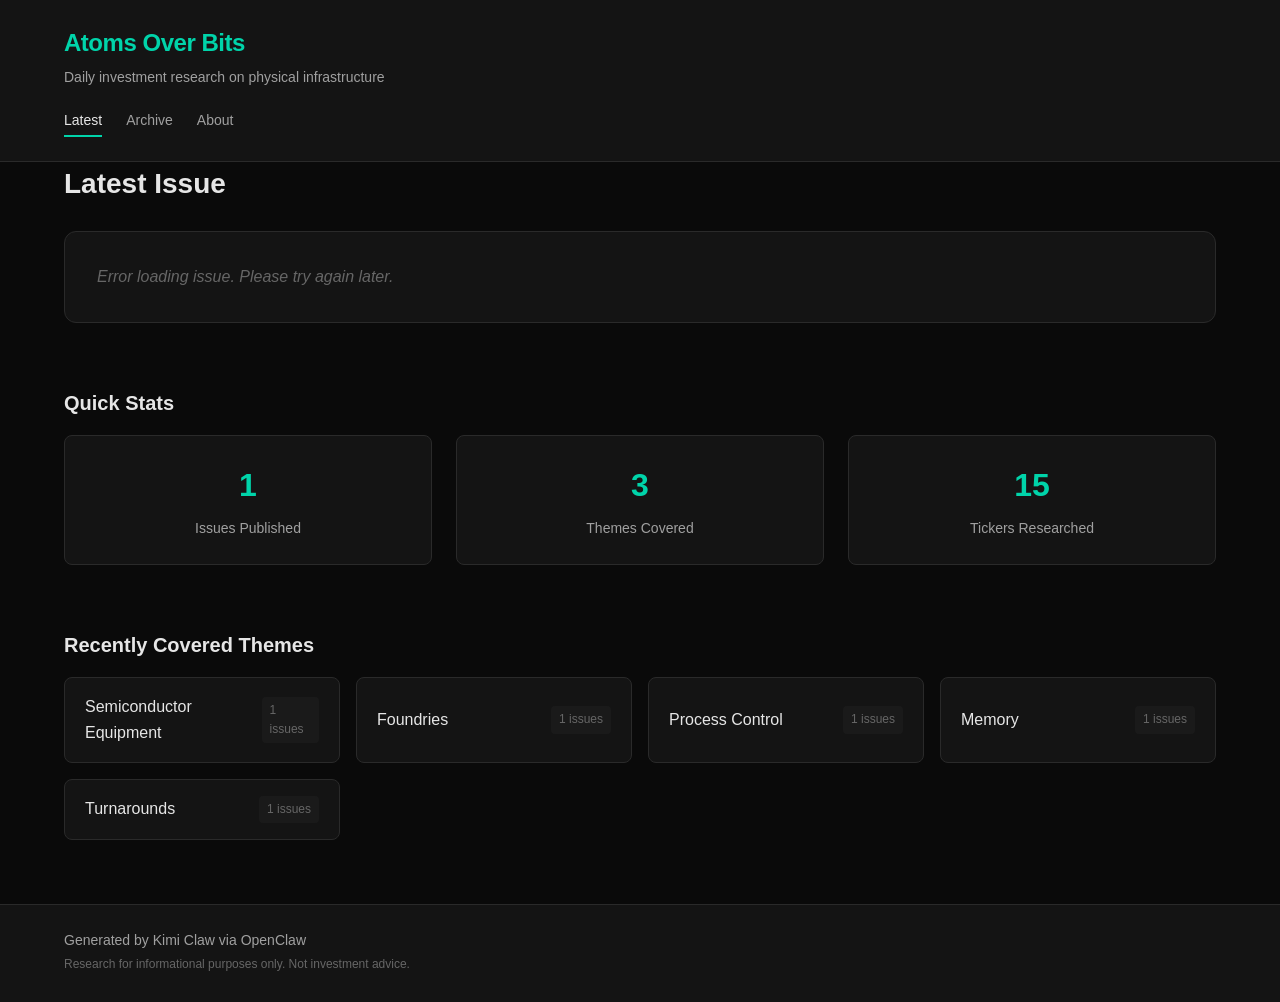
==== index.html @ a86d36ab "Initial commit: Newsletter site with dark theme" ====
<!DOCTYPE html>
<html lang="en">
<head>
    <meta charset="UTF-8">
    <meta name="viewport" content="width=device-width, initial-scale=1.0">
    <title>Atoms Over Bits — Investment Research</title>
    <link rel="stylesheet" href="css/style.css">
</head>
<body>
    <header>
        <div class="container">
            <h1>Atoms Over Bits</h1>
            <p class="tagline">Daily investment research on physical infrastructure</p>
            <nav>
                <a href="index.html" class="active">Latest</a>
                <a href="archive.html">Archive</a>
                <a href="about.html">About</a>
            </nav>
        </div>
    </header>

    <main class="container">
        <section class="hero">
            <h2>Latest Issue</h2>
            <div id="latest-issue" class="issue-card">
                <p class="loading">Loading latest issue...</p>
            </div>
        </section>

        <section class="quick-stats">
            <h3>Quick Stats</h3>
            <div class="stats-grid">
                <div class="stat">
                    <span class="stat-value" id="total-issues">0</span>
                    <span class="stat-label">Issues Published</span>
                </div>
                <div class="stat">
                    <span class="stat-value" id="total-themes">0</span>
                    <span class="stat-label">Themes Covered</span>
                </div>
                <div class="stat">
                    <span class="stat-value" id="total-tickers">0</span>
                    <span class="stat-label">Tickers Researched</span>
                </div>
            </div>
        </section>

        <section class="recent-themes">
            <h3>Recently Covered Themes</h3>
            <div id="theme-list" class="theme-grid">
                <p class="loading">Loading themes...</p>
            </div>
        </section>
    </main>

    <footer>
        <div class="container">
            <p>Generated by Kimi Claw via OpenClaw</p>
            <p class="meta">Research for informational purposes only. Not investment advice.</p>
        </div>
    </footer>

    <script src="js/main.js"></script>
</body>
</html>
---- css/style.css ----
:root {
    --bg-primary: #0a0a0a;
    --bg-secondary: #141414;
    --bg-tertiary: #1a1a1a;
    --text-primary: #e6e6e6;
    --text-secondary: #a0a0a0;
    --text-muted: #666;
    --accent: #00d4aa;
    --accent-dim: #00a884;
    --border: #2a2a2a;
    --danger: #ff4444;
    --warning: #ffaa00;
    --success: #00d4aa;
}

* {
    margin: 0;
    padding: 0;
    box-sizing: border-box;
}

body {
    font-family: -apple-system, BlinkMacSystemFont, 'Segoe UI', Roboto, sans-serif;
    background: var(--bg-primary);
    color: var(--text-primary);
    line-height: 1.6;
    min-height: 100vh;
}

.container {
    max-width: 1200px;
    margin: 0 auto;
    padding: 0 24px;
}

header {
    background: var(--bg-secondary);
    border-bottom: 1px solid var(--border);
    padding: 24px 0;
    position: sticky;
    top: 0;
    z-index: 100;
}

header h1 {
    font-size: 1.5rem;
    font-weight: 600;
    color: var(--accent);
    letter-spacing: -0.02em;
}

.tagline {
    color: var(--text-secondary);
    font-size: 0.875rem;
    margin-top: 4px;
}

nav {
    margin-top: 16px;
    display: flex;
    gap: 24px;
}

nav a {
    color: var(--text-secondary);
    text-decoration: none;
    font-size: 0.875rem;
    font-weight: 500;
    padding: 4px 0;
    border-bottom: 2px solid transparent;
    transition: all 0.2s;
}

nav a:hover,
nav a.active {
    color: var(--text-primary);
    border-bottom-color: var(--accent);
}

main {
    padding: 48px 0;
}

section {
    margin-bottom: 64px;
}

h2 {
    font-size: 1.75rem;
    font-weight: 600;
    margin-bottom: 24px;
    color: var(--text-primary);
}

h3 {
    font-size: 1.25rem;
    font-weight: 600;
    margin-bottom: 16px;
    color: var(--text-primary);
}

.issue-card {
    background: var(--bg-secondary);
    border: 1px solid var(--border);
    border-radius: 12px;
    padding: 32px;
}

.issue-card h3 {
    font-size: 1.5rem;
    margin-bottom: 8px;
}

.issue-date {
    color: var(--text-secondary);
    font-size: 0.875rem;
    margin-bottom: 24px;
}

.theme-section {
    margin-bottom: 32px;
    padding-bottom: 32px;
    border-bottom: 1px solid var(--border);
}

.theme-section:last-child {
    border-bottom: none;
    margin-bottom: 0;
    padding-bottom: 0;
}

.theme-title {
    font-size: 1.25rem;
    font-weight: 600;
    color: var(--accent);
    margin-bottom: 8px;
}

.theme-thesis {
    color: var(--text-secondary);
    margin-bottom: 16px;
    font-size: 0.95rem;
}

.company-grid {
    display: grid;
    grid-template-columns: repeat(auto-fit, minmax(300px, 1fr));
    gap: 16px;
    margin-top: 16px;
}

.company-card {
    background: var(--bg-tertiary);
    border: 1px solid var(--border);
    border-radius: 8px;
    padding: 20px;
}

.company-header {
    display: flex;
    justify-content: space-between;
    align-items: center;
    margin-bottom: 12px;
}

.company-ticker {
    font-size: 1.125rem;
    font-weight: 600;
    color: var(--text-primary);
}

.company-rating {
    font-size: 0.75rem;
    font-weight: 600;
    padding: 4px 8px;
    border-radius: 4px;
    text-transform: uppercase;
}

.rating-buy {
    background: rgba(0, 212, 170, 0.15);
    color: var(--success);
}

.rating-hold {
    background: rgba(255, 170, 0, 0.15);
    color: var(--warning);
}

.rating-avoid {
    background: rgba(255, 68, 68, 0.15);
    color: var(--danger);
}

.company-metrics {
    display: grid;
    grid-template-columns: repeat(3, 1fr);
    gap: 12px;
    margin-bottom: 12px;
    padding-bottom: 12px;
    border-bottom: 1px solid var(--border);
}

.metric {
    text-align: center;
}

.metric-value {
    display: block;
    font-size: 0.875rem;
    font-weight: 600;
    color: var(--text-primary);
}

.metric-label {
    font-size: 0.75rem;
    color: var(--text-muted);
}

.company-case {
    font-size: 0.875rem;
    margin-bottom: 8px;
}

.company-case strong {
    color: var(--accent-dim);
}

.stats-grid {
    display: grid;
    grid-template-columns: repeat(3, 1fr);
    gap: 24px;
}

.stat {
    background: var(--bg-secondary);
    border: 1px solid var(--border);
    border-radius: 8px;
    padding: 24px;
    text-align: center;
}

.stat-value {
    display: block;
    font-size: 2rem;
    font-weight: 700;
    color: var(--accent);
    margin-bottom: 4px;
}

.stat-label {
    font-size: 0.875rem;
    color: var(--text-secondary);
}

.theme-grid {
    display: grid;
    grid-template-columns: repeat(auto-fit, minmax(250px, 1fr));
    gap: 16px;
}

.theme-tag {
    background: var(--bg-secondary);
    border: 1px solid var(--border);
    border-radius: 8px;
    padding: 16px 20px;
    display: flex;
    justify-content: space-between;
    align-items: center;
}

.theme-name {
    font-weight: 500;
    color: var(--text-primary);
}

.theme-count {
    font-size: 0.75rem;
    color: var(--text-muted);
    background: var(--bg-tertiary);
    padding: 4px 8px;
    border-radius: 4px;
}

.archive-list {
    display: flex;
    flex-direction: column;
    gap: 12px;
}

.archive-item {
    background: var(--bg-secondary);
    border: 1px solid var(--border);
    border-radius: 8px;
    padding: 20px 24px;
    display: flex;
    justify-content: space-between;
    align-items: center;
    text-decoration: none;
    color: inherit;
    transition: all 0.2s;
}

.archive-item:hover {
    border-color: var(--accent);
    background: var(--bg-tertiary);
}

.archive-date {
    font-weight: 600;
    color: var(--text-primary);
}

.archive-themes {
    font-size: 0.875rem;
    color: var(--text-secondary);
}

.loading {
    color: var(--text-muted);
    font-style: italic;
}

.about h3 {
    margin-top: 32px;
    color: var(--accent);
}

.about p {
    margin-bottom: 16px;
    color: var(--text-secondary);
}

.about ul {
    margin-bottom: 16px;
    padding-left: 24px;
}

.about li {
    margin-bottom: 8px;
    color: var(--text-secondary);
}

.disclaimer {
    background: var(--bg-tertiary);
    border-left: 3px solid var(--warning);
    padding: 16px 20px;
    margin-top: 32px;
    font-size: 0.875rem;
    color: var(--text-muted);
}

footer {
    background: var(--bg-secondary);
    border-top: 1px solid var(--border);
    padding: 24px 0;
    margin-top: 64px;
}

footer p {
    font-size: 0.875rem;
    color: var(--text-secondary);
    margin-bottom: 4px;
}

footer .meta {
    font-size: 0.75rem;
    color: var(--text-muted);
}

@media (max-width: 768px) {
    .stats-grid {
        grid-template-columns: 1fr;
    }
    
    .company-grid {
        grid-template-columns: 1fr;
    }
    
    .company-metrics {
        grid-template-columns: 1fr;
        text-align: left;
    }
    
    .metric {
        text-align: left;
        display: flex;
        justify-content: space-between;
    }
    
    nav {
        gap: 16px;
    }
}
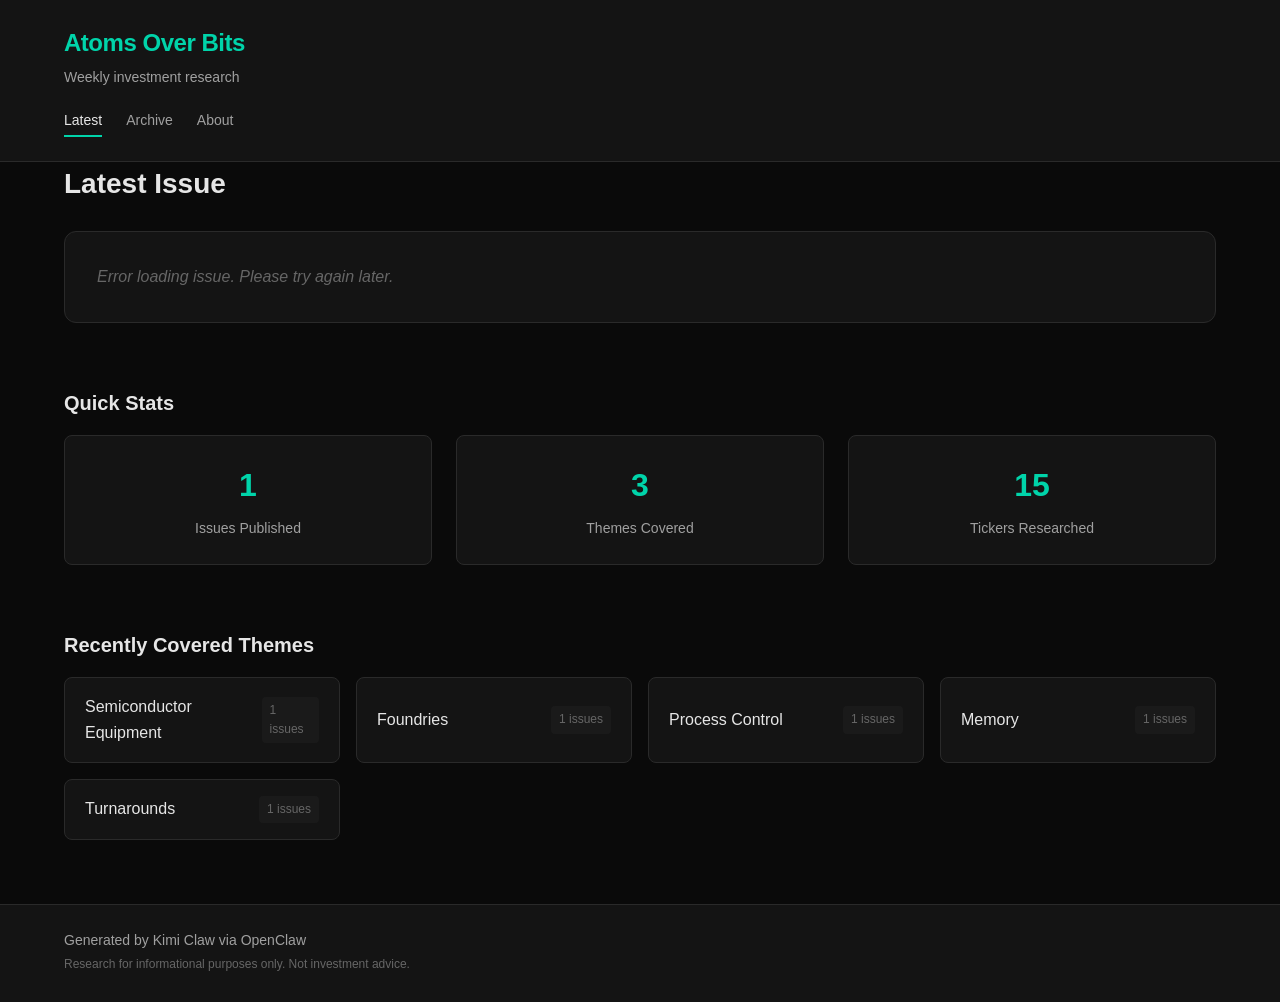
==== commit 508aaa65: "Update: General investment newsletter, not atoms-specific" ====
--- a/index.html
+++ b/index.html
@@ -10,7 +10,7 @@
     <header>
         <div class="container">
             <h1>Atoms Over Bits</h1>
-            <p class="tagline">Daily investment research on physical infrastructure</p>
+            <p class="tagline">Weekly investment research</p>
             <nav>
                 <a href="index.html" class="active">Latest</a>
                 <a href="archive.html">Archive</a>
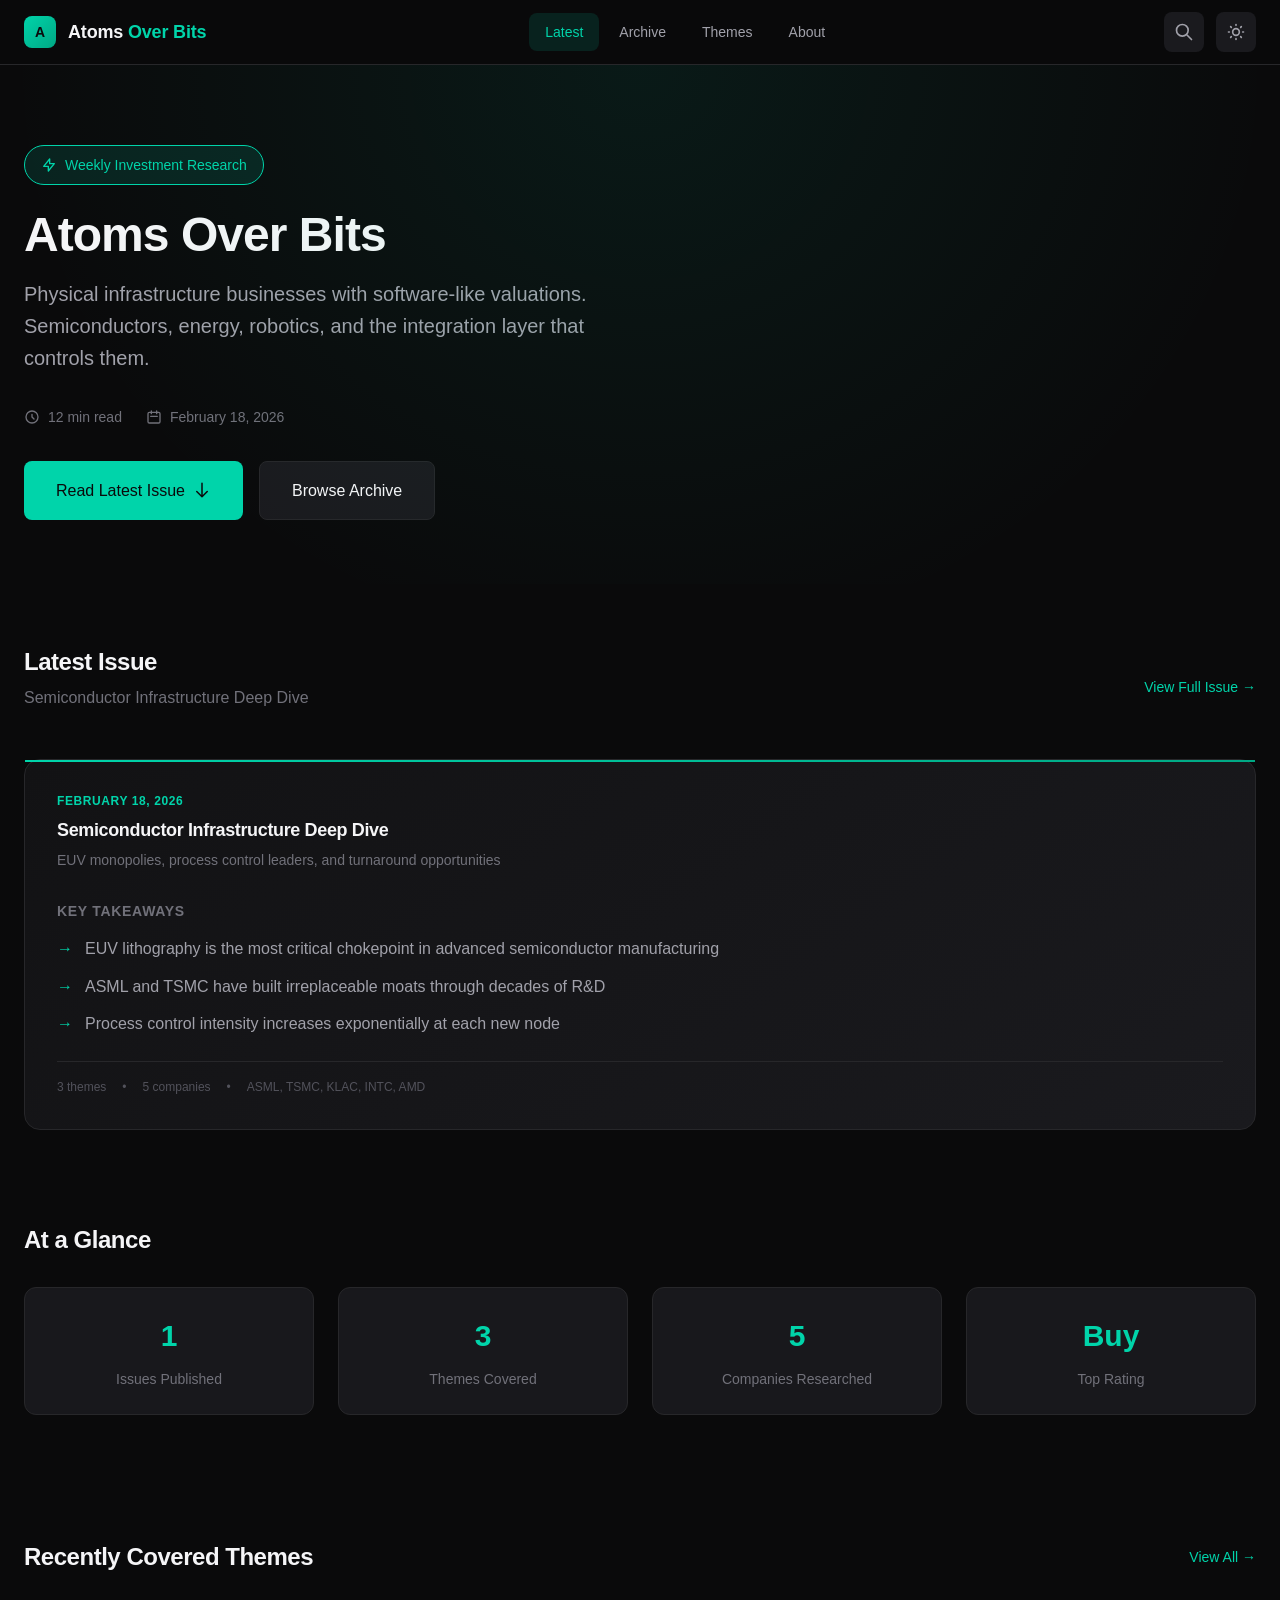
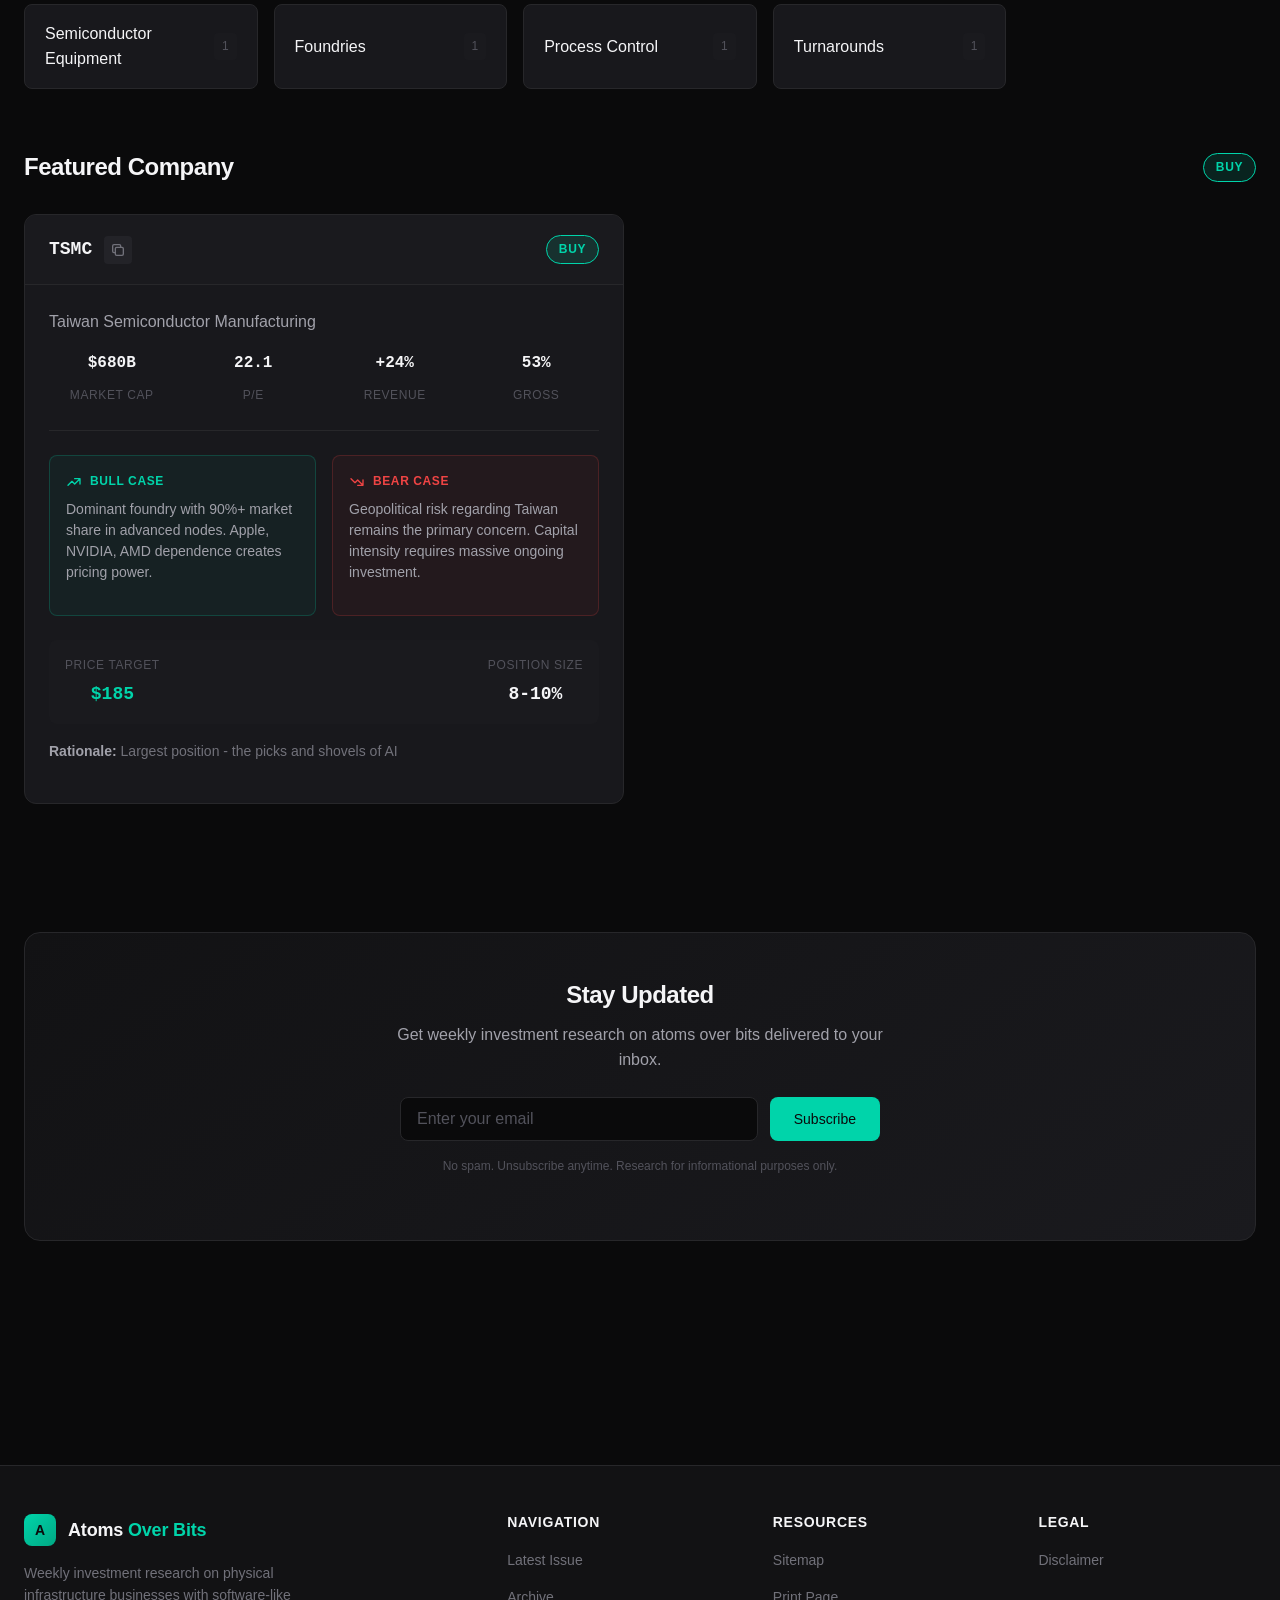
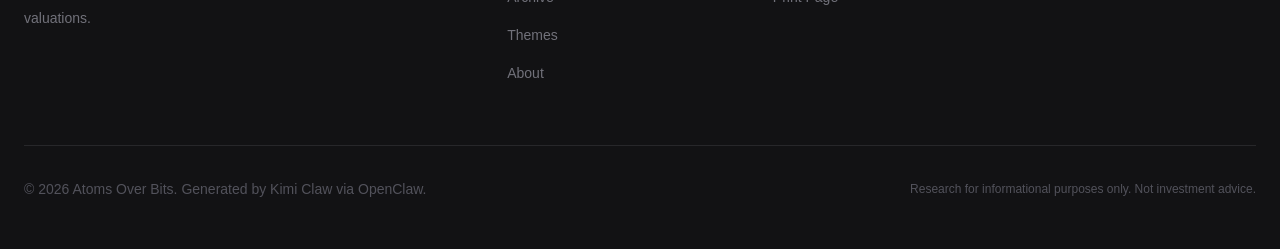
==== commit 214d4b8a: "Fix: MVP working site for Friday launch" ====
--- a/index.html
+++ b/index.html
@@ -4,62 +4,377 @@
     <meta charset="UTF-8">
     <meta name="viewport" content="width=device-width, initial-scale=1.0">
     <title>Atoms Over Bits — Investment Research</title>
+    <meta name="description" content="Weekly investment research on atoms over bits — physical infrastructure businesses with software-like valuations.">
+    <meta name="keywords" content="investment research, semiconductors, infrastructure, AI, stocks, financial analysis">
+    
+    <!-- Open Graph -->
+    <meta property="og:title" content="Atoms Over Bits — Investment Research">
+    <meta property="og:description" content="Weekly investment research on atoms over bits — physical infrastructure businesses with software-like valuations.">
+    <meta property="og:type" content="website">
+    <meta property="og:url" content="https://theloop705.github.io/claw-newsletter/">
+    
+    <!-- Twitter Card -->
+    <meta name="twitter:card" content="summary_large_image">
+    <meta name="twitter:title" content="Atoms Over Bits — Investment Research">
+    <meta name="twitter:description" content="Weekly investment research on atoms over bits — physical infrastructure businesses with software-like valuations.">
+    
     <link rel="stylesheet" href="css/style.css">
+    <link rel="canonical" href="https://theloop705.github.io/claw-newsletter/">
 </head>
 <body>
-    <header>
+    <!-- Reading Progress Bar -->
+    <div class="reading-progress"></div>
+    
+    <!-- Header -->
+    <header class="site-header">
         <div class="container">
-            <h1>Atoms Over Bits</h1>
-            <p class="tagline">Weekly investment research</p>
-            <nav>
-                <a href="index.html" class="active">Latest</a>
-                <a href="archive.html">Archive</a>
-                <a href="about.html">About</a>
-            </nav>
+            <div class="header-inner">
+                <a href="index.html" class="logo">
+                    <div class="logo-mark">A</div>
+                    <span class="logo-text">Atoms <span>Over Bits</span></span>
+                </a>
+                
+                <nav class="main-nav" aria-label="Main navigation">
+                    <a href="index.html" class="nav-link active">Latest</a>
+                    <a href="archive.html" class="nav-link">Archive</a>
+                    <a href="themes.html" class="nav-link">Themes</a>
+                    <a href="about.html" class="nav-link">About</a>
+                </nav>
+                
+                <div class="header-actions">
+                    <button class="search-toggle" aria-label="Search">
+                        <svg xmlns="http://www.w3.org/2000/svg" width="20" height="20" fill="none" viewBox="0 0 24 24" stroke="currentColor">
+                            <path stroke-linecap="round" stroke-linejoin="round" stroke-width="2" d="M21 21l-6-6m2-5a7 7 0 11-14 0 7 7 0 0114 0z" />
+                        </svg>
+                    </button>
+                    <button class="theme-toggle" aria-label="Toggle theme">
+                        <svg xmlns="http://www.w3.org/2000/svg" width="20" height="20" fill="none" viewBox="0 0 24 24" stroke="currentColor">
+                            <path stroke-linecap="round" stroke-linejoin="round" stroke-width="2" d="M12 3v1m0 16v1m9-9h-1M4 12H3m15.364 6.364l-.707-.707M6.343 6.343l-.707-.707m12.728 0l-.707.707M6.343 17.657l-.707.707M16 12a4 4 0 11-8 0 4 4 0 018 0z" />
+                        </svg>
+                    </button>
+                    <button class="menu-toggle" aria-label="Menu">
+                        <span></span>
+                        <span></span>
+                        <span></span>
+                    </button>
+                </div>
+            </div>
         </div>
     </header>
-
-    <main class="container">
+    
+    <!-- Search Overlay -->
+    <div class="search-overlay" aria-hidden="true">
+        <div class="search-container">
+            <div class="search-input-wrapper">
+                <svg xmlns="http://www.w3.org/2000/svg" width="20" height="20" fill="none" viewBox="0 0 24 24" stroke="currentColor">
+                    <path stroke-linecap="round" stroke-linejoin="round" stroke-width="2" d="M21 21l-6-6m2-5a7 7 0 11-14 0 7 7 0 0114 0z" />
+                </svg>
+                <input type="text" class="search-input" placeholder="Search issues, companies, themes..." aria-label="Search">
+                <kbd class="search-shortcut">ESC</kbd>
+            </div>
+            <div class="search-results"></div>
+        </div>
+    </div>
+
+    <main>
+        <!-- Hero Section -->
         <section class="hero">
-            <h2>Latest Issue</h2>
-            <div id="latest-issue" class="issue-card">
-                <p class="loading">Loading latest issue...</p>
-            </div>
-        </section>
-
-        <section class="quick-stats">
-            <h3>Quick Stats</h3>
-            <div class="stats-grid">
-                <div class="stat">
-                    <span class="stat-value" id="total-issues">0</span>
-                    <span class="stat-label">Issues Published</span>
-                </div>
-                <div class="stat">
-                    <span class="stat-value" id="total-themes">0</span>
-                    <span class="stat-label">Themes Covered</span>
-                </div>
-                <div class="stat">
-                    <span class="stat-value" id="total-tickers">0</span>
-                    <span class="stat-label">Tickers Researched</span>
-                </div>
-            </div>
-        </section>
-
-        <section class="recent-themes">
-            <h3>Recently Covered Themes</h3>
-            <div id="theme-list" class="theme-grid">
-                <p class="loading">Loading themes...</p>
+            <div class="container">
+                <div class="hero-badge">
+                    <svg xmlns="http://www.w3.org/2000/svg" width="16" height="16" fill="none" viewBox="0 0 24 24" stroke="currentColor">
+                        <path stroke-linecap="round" stroke-linejoin="round" stroke-width="2" d="M13 10V3L4 14h7v7l9-11h-7z" />
+                    </svg>
+                    Weekly Investment Research
+                </div>
+                <h1 class="hero-title">Atoms Over Bits</h1>
+                <p class="hero-subtitle">Physical infrastructure businesses with software-like valuations. Semiconductors, energy, robotics, and the integration layer that controls them.</p>
+                <div class="hero-meta">
+                    <span class="hero-meta-item">
+                        <svg xmlns="http://www.w3.org/2000/svg" width="16" height="16" fill="none" viewBox="0 0 24 24" stroke="currentColor">
+                            <path stroke-linecap="round" stroke-linejoin="round" stroke-width="2" d="M12 8v4l3 3m6-3a9 9 0 11-18 0 9 9 0 0118 0z" />
+                        </svg>
+                        <span id="hero-reading-time">12 min read</span>
+                    </span>
+                    <span class="hero-meta-item">
+                        <svg xmlns="http://www.w3.org/2000/svg" width="16" height="16" fill="none" viewBox="0 0 24 24" stroke="currentColor">
+                            <path stroke-linecap="round" stroke-linejoin="round" stroke-width="2" d="M8 7V3m8 4V3m-9 8h10M5 21h14a2 2 0 002-2V7a2 2 0 00-2-2H5a2 2 0 00-2 2v12a2 2 0 002 2z" />
+                        </svg>
+                        <span id="hero-date">February 18, 2026</span>
+                    </span>
+                </div>
+                <div class="hero-actions">
+                    <a href="#latest-issue" class="btn btn-primary btn-lg">
+                        Read Latest Issue
+                        <svg xmlns="http://www.w3.org/2000/svg" width="18" height="18" fill="none" viewBox="0 0 24 24" stroke="currentColor">
+                            <path stroke-linecap="round" stroke-linejoin="round" stroke-width="2" d="M19 14l-7 7m0 0l-7-7m7 7V3" />
+                        </svg>
+                    </a>
+                    <a href="archive.html" class="btn btn-secondary btn-lg">Browse Archive</a>
+                </div>
+            </div>
+        </section>
+
+        <!-- Latest Issue Section -->
+        <section id="latest-issue" class="section">
+            <div class="container">
+                <div class="section-header">
+                    <div>
+                        <h2 class="section-title">Latest Issue</h2>
+                        <p class="section-subtitle" id="latest-subtitle">Semiconductor Infrastructure Deep Dive</p>
+                    </div>
+                    <a href="issues/2026-02-18.html" class="section-action">View Full Issue →</a>
+                </div>
+                
+                <div class="issue-card-featured" id="latest-issue-card">
+                    <div class="issue-preview">
+                        <div class="issue-preview-header">
+                            <div>
+                                <div class="issue-preview-date">February 18, 2026</div>
+                                <h3 class="issue-preview-title">Semiconductor Infrastructure Deep Dive</h3>
+                                <p class="issue-preview-subtitle">EUV monopolies, process control leaders, and turnaround opportunities</p>
+                            </div>
+                        </div>
+                        
+                        <div class="key-takeaways" style="margin-bottom: var(--space-6);">
+                            <h4 style="font-size: var(--text-sm); font-weight: 600; text-transform: uppercase; letter-spacing: 0.05em; color: var(--text-tertiary); margin-bottom: var(--space-4);">Key Takeaways</h4>
+                            <ul id="latest-takeaways" style="list-style: none; display: flex; flex-direction: column; gap: var(--space-3);">
+                                <li style="display: flex; align-items: flex-start; gap: var(--space-3); color: var(--text-secondary);">
+                                    <span style="color: var(--accent-primary);">→</span>
+                                    <span>EUV lithography is the most critical chokepoint in advanced semiconductor manufacturing</span>
+                                </li>
+                                <li style="display: flex; align-items: flex-start; gap: var(--space-3); color: var(--text-secondary);">
+                                    <span style="color: var(--accent-primary);">→</span>
+                                    <span>ASML and TSMC have built irreplaceable moats through decades of R&D</span>
+                                </li>
+                                <li style="display: flex; align-items: flex-start; gap: var(--space-3); color: var(--text-secondary);">
+                                    <span style="color: var(--accent-primary);">→</span>
+                                    <span>Process control intensity increases exponentially at each new node</span>
+                                </li>
+                            </ul>
+                        </div>
+                        
+                        <div class="issue-preview-meta">
+                            <span>3 themes</span>
+                            <span>•</span>
+                            <span>5 companies</span>
+                            <span>•</span>
+                            <span>ASML, TSMC, KLAC, INTC, AMD</span>
+                        </div>
+                    </div>
+                </div>
+            </div>
+        </section>
+
+        <!-- Quick Stats Section -->
+        <section class="section" style="padding-top: 0;">
+            <div class="container">
+                <div class="section-header">
+                    <h2 class="section-title">At a Glance</h2>
+                </div>
+                <div class="stats-grid">
+                    <div class="stat-card">
+                        <div class="stat-value" id="stat-issues">1</div>
+                        <div class="stat-label">Issues Published</div>
+                    </div>
+                    <div class="stat-card">
+                        <div class="stat-value" id="stat-themes">3</div>
+                        <div class="stat-label">Themes Covered</div>
+                    </div>
+                    <div class="stat-card">
+                        <div class="stat-value" id="stat-companies">5</div>
+                        <div class="stat-label">Companies Researched</div>
+                    </div>
+                    <div class="stat-card">
+                        <div class="stat-value" id="stat-rating" style="color: var(--rating-buy);">Buy</div>
+                        <div class="stat-label">Top Rating</div>
+                    </div>
+                </div>
+            </div>
+        </section>
+
+        <!-- Recently Covered Themes -->
+        <section class="section" style="padding-top: 0;">
+            <div class="container">
+                <div class="section-header">
+                    <h2 class="section-title">Recently Covered Themes</h2>
+                    <a href="themes.html" class="section-action">View All →</a>
+                </div>
+                <div class="theme-grid" id="theme-grid">
+                    <!-- Themes loaded via JS -->
+                </div>
+            </div>
+        </section>
+
+        <!-- Featured Company -->
+        <section class="section" style="padding-top: 0;">
+            <div class="container">
+                <div class="section-header">
+                    <h2 class="section-title">Featured Company</h2>
+                    <span class="rating-buy" style="font-size: var(--text-xs); font-weight: 700; text-transform: uppercase; letter-spacing: 0.05em; padding: var(--space-1) var(--space-3); border-radius: var(--radius-full);">Buy</span>
+                </div>
+                
+                <div class="company-card" style="max-width: 600px;">
+                    <div class="company-header">
+                        <div class="company-identity">
+                            <span class="company-ticker">TSMC</span>
+                            <button class="company-copy-btn" data-ticker="TSMC" aria-label="Copy ticker">
+                                <svg xmlns="http://www.w3.org/2000/svg" width="16" height="16" fill="none" viewBox="0 0 24 24" stroke="currentColor">
+                                    <path stroke-linecap="round" stroke-linejoin="round" stroke-width="2" d="M8 16H6a2 2 0 01-2-2V6a2 2 0 012-2h8a2 2 0 012 2v2m-6 12h8a2 2 0 002-2v-8a2 2 0 00-2-2h-8a2 2 0 00-2 2v8a2 2 0 002 2z" />
+                                </svg>
+                            </button>
+                        </div>
+                        <span class="company-rating rating-buy">Buy</span>
+                    </div>
+                    <div class="company-body">
+                        <div class="company-name">Taiwan Semiconductor Manufacturing</div>
+                        <div class="metrics-grid">
+                            <div class="metric">
+                                <span class="metric-value">$680B</span>
+                                <span class="metric-label">Market Cap</span>
+                            </div>
+                            <div class="metric">
+                                <span class="metric-value">22.1</span>
+                                <span class="metric-label">P/E</span>
+                            </div>
+                            <div class="metric">
+                                <span class="metric-value">+24%</span>
+                                <span class="metric-label">Revenue</span>
+                            </div>
+                            <div class="metric">
+                                <span class="metric-value">53%</span>
+                                <span class="metric-label">Gross</span>
+                            </div>
+                        </div>
+                        <div class="company-cases">
+                            <div class="case-box case-bull">
+                                <div class="case-header">
+                                    <svg xmlns="http://www.w3.org/2000/svg" width="16" height="16" fill="none" viewBox="0 0 24 24" stroke="currentColor">
+                                        <path stroke-linecap="round" stroke-linejoin="round" stroke-width="2" d="M13 7h8m0 0v8m0-8l-8 8-4-4-6 6" />
+                                    </svg>
+                                    Bull Case
+                                </div>
+                                <p class="case-text">Dominant foundry with 90%+ market share in advanced nodes. Apple, NVIDIA, AMD dependence creates pricing power.</p>
+                            </div>
+                            <div class="case-box case-bear">
+                                <div class="case-header">
+                                    <svg xmlns="http://www.w3.org/2000/svg" width="16" height="16" fill="none" viewBox="0 0 24 24" stroke="currentColor">
+                                        <path stroke-linecap="round" stroke-linejoin="round" stroke-width="2" d="M13 17h8m0 0V9m0 8l-8-8-4 4-6-6" />
+                                    </svg>
+                                    Bear Case
+                                </div>
+                                <p class="case-text">Geopolitical risk regarding Taiwan remains the primary concern. Capital intensity requires massive ongoing investment.</p>
+                            </div>
+                        </div>
+                        <div class="company-target">
+                            <div class="target-item">
+                                <div class="target-label">Price Target</div>
+                                <div class="target-value accent">$185</div>
+                            </div>
+                            <div class="target-item">
+                                <div class="target-label">Position Size</div>
+                                <div class="target-value">8-10%</div>
+                            </div>
+                        </div>
+                        <p style="font-size: var(--text-sm); color: var(--text-tertiary);"><strong style="color: var(--text-secondary);">Rationale:</strong> Largest position - the picks and shovels of AI</p>
+                    </div>
+                </div>
+            </div>
+        </section>
+
+        <!-- Newsletter Signup -->
+        <section class="section" style="padding-top: 0;">
+            <div class="container">
+                <div class="newsletter-section">
+                    <h2 class="newsletter-title">Stay Updated</h2>
+                    <p class="newsletter-description">Get weekly investment research on atoms over bits delivered to your inbox.</p>
+                    <form class="newsletter-form">
+                        <input type="email" class="newsletter-input" placeholder="Enter your email" required aria-label="Email address">
+                        <button type="submit" class="btn btn-primary">Subscribe</button>
+                    </form>
+                    <p class="newsletter-disclaimer">No spam. Unsubscribe anytime. Research for informational purposes only.</p>
+                </div>
             </div>
         </section>
     </main>
 
-    <footer>
+    <!-- Footer -->
+    <footer class="site-footer">
         <div class="container">
-            <p>Generated by Kimi Claw via OpenClaw</p>
-            <p class="meta">Research for informational purposes only. Not investment advice.</p>
+            <div class="footer-grid">
+                <div class="footer-brand">
+                    <div class="footer-logo">
+                        <div class="logo-mark">A</div>
+                        <span class="logo-text">Atoms <span>Over Bits</span></span>
+                    </div>
+                    <p class="footer-description">Weekly investment research on physical infrastructure businesses with software-like valuations.</p>
+                </div>
+                <div>
+                    <h4 class="footer-title">Navigation</h4>
+                    <ul class="footer-links">
+                        <li class="footer-link"><a href="index.html">Latest Issue</a></li>
+                        <li class="footer-link"><a href="archive.html">Archive</a></li>
+                        <li class="footer-link"><a href="themes.html">Themes</a></li>
+                        <li class="footer-link"><a href="about.html">About</a></li>
+                    </ul>
+                </div>
+                <div>
+                    <h4 class="footer-title">Resources</h4>
+                    <ul class="footer-links">
+                        <li class="footer-link"><a href="sitemap.xml">Sitemap</a></li>
+                        <li class="footer-link"><a href="#" onclick="window.print(); return false;">Print Page</a></li>
+                    </ul>
+                </div>
+                <div>
+                    <h4 class="footer-title">Legal</h4>
+                    <ul class="footer-links">
+                        <li class="footer-link"><a href="about.html#disclaimer">Disclaimer</a></li>
+                    </ul>
+                </div>
+            </div>
+            <div class="footer-bottom">
+                <p class="footer-copyright">© 2026 Atoms Over Bits. Generated by Kimi Claw via OpenClaw.</p>
+                <p class="footer-disclaimer">Research for informational purposes only. Not investment advice.</p>
+            </div>
         </div>
     </footer>
 
     <script src="js/main.js"></script>
+    <script>
+        // Homepage-specific initialization
+        document.addEventListener('DOMContentLoaded', async () => {
+            // Load and display themes
+            try {
+                const response = await fetch('issues/themes.json');
+                const themes = await response.json();
+                const themeGrid = document.getElementById('theme-grid');
+                
+                if (themeGrid && themes.length > 0) {
+                    themeGrid.innerHTML = themes
+                        .filter(t => t.count > 0)
+                        .slice(0, 6)
+                        .map(theme => `
+                            <a href="themes/${theme.slug}.html" class="theme-tag">
+                                <span class="theme-tag-name">${theme.name}</span>
+                                <span class="theme-tag-count">${theme.count}</span>
+                            </a>
+                        `).join('');
+                }
+            } catch (error) {
+                console.error('Error loading themes:', error);
+            }
+            
+            // Load stats
+            try {
+                const response = await fetch('issues/stats.json');
+                const stats = await response.json();
+                
+                document.getElementById('stat-issues').textContent = stats.totalIssues;
+                document.getElementById('stat-themes').textContent = stats.totalThemes;
+                document.getElementById('stat-companies').textContent = stats.totalCompanies;
+            } catch (error) {
+                console.error('Error loading stats:', error);
+            }
+        });
+    </script>
 </body>
 </html>
--- a/css/style.css
+++ b/css/style.css
@@ -1,394 +1,1982 @@
+/* ==========================================================================
+   Atoms Over Bits - Investment Research Newsletter
+   Professional Financial Publication Styles
+   ========================================================================== */
+
+/* --------------------------------------------------------------------------
+   CSS Custom Properties (Variables)
+   -------------------------------------------------------------------------- */
 :root {
-    --bg-primary: #0a0a0a;
-    --bg-secondary: #141414;
-    --bg-tertiary: #1a1a1a;
-    --text-primary: #e6e6e6;
-    --text-secondary: #a0a0a0;
-    --text-muted: #666;
-    --accent: #00d4aa;
-    --accent-dim: #00a884;
-    --border: #2a2a2a;
-    --danger: #ff4444;
-    --warning: #ffaa00;
-    --success: #00d4aa;
-}
-
-* {
-    margin: 0;
+  /* Colors - Dark Mode (Default) */
+  --bg-primary: #0a0a0b;
+  --bg-secondary: #121214;
+  --bg-tertiary: #1a1a1e;
+  --bg-elevated: #232328;
+  --bg-card: #18181c;
+  
+  --text-primary: #f5f5f7;
+  --text-secondary: #a1a1aa;
+  --text-tertiary: #71717a;
+  --text-muted: #52525b;
+  
+  --accent-primary: #00d4aa;
+  --accent-secondary: #00a884;
+  --accent-tertiary: #006b54;
+  
+  --border-primary: #27272a;
+  --border-secondary: #3f3f46;
+  --border-focus: #00d4aa;
+  
+  /* Rating Colors */
+  --rating-buy: #00d4aa;
+  --rating-buy-bg: rgba(0, 212, 170, 0.12);
+  --rating-hold: #f59e0b;
+  --rating-hold-bg: rgba(245, 158, 11, 0.12);
+  --rating-avoid: #ef4444;
+  --rating-avoid-bg: rgba(239, 68, 68, 0.12);
+  --rating-speculative: #8b5cf6;
+  --rating-speculative-bg: rgba(139, 92, 246, 0.12);
+  
+  /* Semantic Colors */
+  --success: #00d4aa;
+  --warning: #f59e0b;
+  --danger: #ef4444;
+  --info: #3b82f6;
+  
+  /* Typography */
+  --font-sans: -apple-system, BlinkMacSystemFont, 'Segoe UI', Roboto, 'Helvetica Neue', Arial, sans-serif;
+  --font-mono: 'SF Mono', Monaco, 'Cascadia Code', 'Roboto Mono', Consolas, monospace;
+  --font-serif: Georgia, 'Times New Roman', serif;
+  
+  /* Font Sizes */
+  --text-xs: 0.75rem;
+  --text-sm: 0.875rem;
+  --text-base: 1rem;
+  --text-lg: 1.125rem;
+  --text-xl: 1.25rem;
+  --text-2xl: 1.5rem;
+  --text-3xl: 1.875rem;
+  --text-4xl: 2.25rem;
+  --text-5xl: 3rem;
+  
+  /* Spacing */
+  --space-1: 0.25rem;
+  --space-2: 0.5rem;
+  --space-3: 0.75rem;
+  --space-4: 1rem;
+  --space-5: 1.25rem;
+  --space-6: 1.5rem;
+  --space-8: 2rem;
+  --space-10: 2.5rem;
+  --space-12: 3rem;
+  --space-16: 4rem;
+  --space-20: 5rem;
+  --space-24: 6rem;
+  
+  /* Layout */
+  --max-width: 1280px;
+  --content-width: 720px;
+  --sidebar-width: 280px;
+  
+  /* Transitions */
+  --transition-fast: 150ms ease;
+  --transition-base: 250ms ease;
+  --transition-slow: 350ms ease;
+  
+  /* Shadows */
+  --shadow-sm: 0 1px 2px 0 rgba(0, 0, 0, 0.3);
+  --shadow-md: 0 4px 6px -1px rgba(0, 0, 0, 0.4), 0 2px 4px -2px rgba(0, 0, 0, 0.4);
+  --shadow-lg: 0 10px 15px -3px rgba(0, 0, 0, 0.5), 0 4px 6px -4px rgba(0, 0, 0, 0.5);
+  --shadow-glow: 0 0 20px rgba(0, 212, 170, 0.15);
+  
+  /* Border Radius */
+  --radius-sm: 4px;
+  --radius-md: 8px;
+  --radius-lg: 12px;
+  --radius-xl: 16px;
+  --radius-full: 9999px;
+}
+
+/* Light Mode */
+[data-theme="light"] {
+  --bg-primary: #fafafa;
+  --bg-secondary: #ffffff;
+  --bg-tertiary: #f4f4f5;
+  --bg-elevated: #e4e4e7;
+  --bg-card: #ffffff;
+  
+  --text-primary: #18181b;
+  --text-secondary: #52525b;
+  --text-tertiary: #71717a;
+  --text-muted: #a1a1aa;
+  
+  --border-primary: #e4e4e7;
+  --border-secondary: #d4d4d8;
+  --border-focus: #00a884;
+  
+  --shadow-sm: 0 1px 2px 0 rgba(0, 0, 0, 0.05);
+  --shadow-md: 0 4px 6px -1px rgba(0, 0, 0, 0.1), 0 2px 4px -2px rgba(0, 0, 0, 0.1);
+  --shadow-lg: 0 10px 15px -3px rgba(0, 0, 0, 0.1), 0 4px 6px -4px rgba(0, 0, 0, 0.1);
+  --shadow-glow: 0 0 20px rgba(0, 212, 170, 0.2);
+}
+
+/* --------------------------------------------------------------------------
+   Base Styles & Reset
+   -------------------------------------------------------------------------- */
+*, *::before, *::after {
+  box-sizing: border-box;
+  margin: 0;
+  padding: 0;
+}
+
+html {
+  scroll-behavior: smooth;
+  -webkit-font-smoothing: antialiased;
+  -moz-osx-font-smoothing: grayscale;
+}
+
+body {
+  font-family: var(--font-sans);
+  font-size: var(--text-base);
+  line-height: 1.6;
+  color: var(--text-primary);
+  background-color: var(--bg-primary);
+  min-height: 100vh;
+  transition: background-color var(--transition-base), color var(--transition-base);
+}
+
+/* Selection */
+::selection {
+  background-color: var(--accent-primary);
+  color: var(--bg-primary);
+}
+
+/* Focus Styles (Accessibility) */
+:focus-visible {
+  outline: 2px solid var(--accent-primary);
+  outline-offset: 2px;
+}
+
+/* Scrollbar */
+::-webkit-scrollbar {
+  width: 8px;
+  height: 8px;
+}
+
+::-webkit-scrollbar-track {
+  background: var(--bg-secondary);
+}
+
+::-webkit-scrollbar-thumb {
+  background: var(--border-secondary);
+  border-radius: var(--radius-full);
+}
+
+::-webkit-scrollbar-thumb:hover {
+  background: var(--text-muted);
+}
+
+/* --------------------------------------------------------------------------
+   Typography
+   -------------------------------------------------------------------------- */
+h1, h2, h3, h4, h5, h6 {
+  font-weight: 600;
+  line-height: 1.2;
+  letter-spacing: -0.02em;
+  color: var(--text-primary);
+}
+
+h1 { font-size: var(--text-4xl); }
+h2 { font-size: var(--text-3xl); }
+h3 { font-size: var(--text-2xl); }
+h4 { font-size: var(--text-xl); }
+h5 { font-size: var(--text-lg); }
+h6 { font-size: var(--text-base); }
+
+p {
+  margin-bottom: var(--space-4);
+  color: var(--text-secondary);
+}
+
+a {
+  color: var(--accent-primary);
+  text-decoration: none;
+  transition: color var(--transition-fast);
+}
+
+a:hover {
+  color: var(--accent-secondary);
+  text-decoration: underline;
+}
+
+strong, b {
+  font-weight: 600;
+  color: var(--text-primary);
+}
+
+code {
+  font-family: var(--font-mono);
+  font-size: 0.9em;
+  background: var(--bg-tertiary);
+  padding: 0.125rem 0.375rem;
+  border-radius: var(--radius-sm);
+  color: var(--accent-primary);
+}
+
+/* --------------------------------------------------------------------------
+   Layout Components
+   -------------------------------------------------------------------------- */
+.container {
+  width: 100%;
+  max-width: var(--max-width);
+  margin: 0 auto;
+  padding: 0 var(--space-6);
+}
+
+.container-narrow {
+  max-width: var(--content-width);
+}
+
+/* --------------------------------------------------------------------------
+   Header
+   -------------------------------------------------------------------------- */
+.site-header {
+  position: sticky;
+  top: 0;
+  z-index: 100;
+  background-color: rgba(10, 10, 11, 0.95);
+  backdrop-filter: blur(12px);
+  -webkit-backdrop-filter: blur(12px);
+  border-bottom: 1px solid var(--border-primary);
+  transition: background-color var(--transition-base);
+}
+
+[data-theme="light"] .site-header {
+  background-color: rgba(250, 250, 250, 0.95);
+}
+
+.header-inner {
+  display: flex;
+  align-items: center;
+  justify-content: space-between;
+  height: 64px;
+}
+
+.logo {
+  display: flex;
+  align-items: center;
+  gap: var(--space-3);
+}
+
+.logo-mark {
+  width: 32px;
+  height: 32px;
+  background: linear-gradient(135deg, var(--accent-primary), var(--accent-secondary));
+  border-radius: var(--radius-md);
+  display: flex;
+  align-items: center;
+  justify-content: center;
+  font-weight: 700;
+  color: var(--bg-primary);
+  font-size: var(--text-sm);
+}
+
+.logo-text {
+  font-size: var(--text-lg);
+  font-weight: 600;
+  color: var(--text-primary);
+  letter-spacing: -0.01em;
+}
+
+.logo-text span {
+  color: var(--accent-primary);
+}
+
+.main-nav {
+  display: flex;
+  align-items: center;
+  gap: var(--space-1);
+}
+
+.nav-link {
+  padding: var(--space-2) var(--space-4);
+  color: var(--text-secondary);
+  font-size: var(--text-sm);
+  font-weight: 500;
+  border-radius: var(--radius-md);
+  transition: all var(--transition-fast);
+  text-decoration: none;
+}
+
+.nav-link:hover {
+  color: var(--text-primary);
+  background: var(--bg-tertiary);
+  text-decoration: none;
+}
+
+.nav-link.active {
+  color: var(--accent-primary);
+  background: var(--rating-buy-bg);
+}
+
+.header-actions {
+  display: flex;
+  align-items: center;
+  gap: var(--space-3);
+}
+
+/* Theme Toggle */
+.theme-toggle {
+  width: 40px;
+  height: 40px;
+  border: none;
+  background: var(--bg-tertiary);
+  border-radius: var(--radius-md);
+  cursor: pointer;
+  display: flex;
+  align-items: center;
+  justify-content: center;
+  color: var(--text-secondary);
+  transition: all var(--transition-fast);
+}
+
+.theme-toggle:hover {
+  background: var(--bg-elevated);
+  color: var(--text-primary);
+}
+
+.theme-toggle svg {
+  width: 20px;
+  height: 20px;
+}
+
+/* Search Toggle */
+.search-toggle {
+  width: 40px;
+  height: 40px;
+  border: none;
+  background: var(--bg-tertiary);
+  border-radius: var(--radius-md);
+  cursor: pointer;
+  display: flex;
+  align-items: center;
+  justify-content: center;
+  color: var(--text-secondary);
+  transition: all var(--transition-fast);
+}
+
+.search-toggle:hover {
+  background: var(--bg-elevated);
+  color: var(--text-primary);
+}
+
+/* Mobile Menu Toggle */
+.menu-toggle {
+  display: none;
+  width: 40px;
+  height: 40px;
+  border: none;
+  background: var(--bg-tertiary);
+  border-radius: var(--radius-md);
+  cursor: pointer;
+  flex-direction: column;
+  align-items: center;
+  justify-content: center;
+  gap: 5px;
+}
+
+.menu-toggle span {
+  display: block;
+  width: 20px;
+  height: 2px;
+  background: var(--text-secondary);
+  transition: all var(--transition-fast);
+}
+
+/* --------------------------------------------------------------------------
+   Search Overlay
+   -------------------------------------------------------------------------- */
+.search-overlay {
+  position: fixed;
+  inset: 0;
+  background: rgba(0, 0, 0, 0.8);
+  backdrop-filter: blur(4px);
+  z-index: 200;
+  display: none;
+  align-items: flex-start;
+  justify-content: center;
+  padding-top: 15vh;
+  opacity: 0;
+  transition: opacity var(--transition-base);
+}
+
+.search-overlay.active {
+  display: flex;
+  opacity: 1;
+}
+
+.search-container {
+  width: 100%;
+  max-width: 640px;
+  margin: 0 var(--space-6);
+  background: var(--bg-secondary);
+  border-radius: var(--radius-xl);
+  border: 1px solid var(--border-primary);
+  box-shadow: var(--shadow-lg);
+  overflow: hidden;
+}
+
+.search-input-wrapper {
+  display: flex;
+  align-items: center;
+  padding: var(--space-4) var(--space-6);
+  border-bottom: 1px solid var(--border-primary);
+}
+
+.search-input-wrapper svg {
+  width: 20px;
+  height: 20px;
+  color: var(--text-muted);
+  margin-right: var(--space-3);
+}
+
+.search-input {
+  flex: 1;
+  border: none;
+  background: transparent;
+  font-size: var(--text-lg);
+  color: var(--text-primary);
+  outline: none;
+}
+
+.search-input::placeholder {
+  color: var(--text-muted);
+}
+
+.search-shortcut {
+  font-size: var(--text-xs);
+  color: var(--text-muted);
+  background: var(--bg-tertiary);
+  padding: var(--space-1) var(--space-2);
+  border-radius: var(--radius-sm);
+  font-family: var(--font-mono);
+}
+
+.search-results {
+  max-height: 400px;
+  overflow-y: auto;
+}
+
+.search-result-item {
+  display: flex;
+  align-items: center;
+  padding: var(--space-4) var(--space-6);
+  border-bottom: 1px solid var(--border-primary);
+  cursor: pointer;
+  transition: background var(--transition-fast);
+}
+
+.search-result-item:hover,
+.search-result-item:focus {
+  background: var(--bg-tertiary);
+}
+
+.search-result-item:last-child {
+  border-bottom: none;
+}
+
+.search-result-icon {
+  width: 40px;
+  height: 40px;
+  background: var(--bg-tertiary);
+  border-radius: var(--radius-md);
+  display: flex;
+  align-items: center;
+  justify-content: center;
+  margin-right: var(--space-4);
+  color: var(--accent-primary);
+}
+
+.search-result-content {
+  flex: 1;
+}
+
+.search-result-title {
+  font-weight: 500;
+  color: var(--text-primary);
+  margin-bottom: var(--space-1);
+}
+
+.search-result-meta {
+  font-size: var(--text-sm);
+  color: var(--text-tertiary);
+}
+
+.search-empty {
+  padding: var(--space-12);
+  text-align: center;
+  color: var(--text-muted);
+}
+
+/* --------------------------------------------------------------------------
+   Reading Progress Bar
+   -------------------------------------------------------------------------- */
+.reading-progress {
+  position: fixed;
+  top: 64px;
+  left: 0;
+  width: 0%;
+  height: 2px;
+  background: linear-gradient(90deg, var(--accent-primary), var(--accent-secondary));
+  z-index: 99;
+  transition: width 0.1s linear;
+}
+
+/* --------------------------------------------------------------------------
+   Hero Section
+   -------------------------------------------------------------------------- */
+.hero {
+  padding: var(--space-20) 0 var(--space-16);
+  position: relative;
+  overflow: hidden;
+}
+
+.hero::before {
+  content: '';
+  position: absolute;
+  top: 0;
+  left: 0;
+  right: 0;
+  height: 600px;
+  background: radial-gradient(ellipse at 50% 0%, rgba(0, 212, 170, 0.08) 0%, transparent 70%);
+  pointer-events: none;
+}
+
+.hero-badge {
+  display: inline-flex;
+  align-items: center;
+  gap: var(--space-2);
+  padding: var(--space-2) var(--space-4);
+  background: var(--rating-buy-bg);
+  border: 1px solid var(--accent-primary);
+  border-radius: var(--radius-full);
+  font-size: var(--text-sm);
+  font-weight: 500;
+  color: var(--accent-primary);
+  margin-bottom: var(--space-6);
+}
+
+.hero-badge svg {
+  width: 16px;
+  height: 16px;
+}
+
+.hero-title {
+  font-size: clamp(var(--text-3xl), 5vw, var(--text-5xl));
+  font-weight: 700;
+  line-height: 1.1;
+  margin-bottom: var(--space-4);
+  max-width: 800px;
+}
+
+.hero-subtitle {
+  font-size: var(--text-xl);
+  color: var(--text-secondary);
+  max-width: 600px;
+  margin-bottom: var(--space-8);
+}
+
+.hero-meta {
+  display: flex;
+  align-items: center;
+  gap: var(--space-6);
+  flex-wrap: wrap;
+}
+
+.hero-meta-item {
+  display: flex;
+  align-items: center;
+  gap: var(--space-2);
+  font-size: var(--text-sm);
+  color: var(--text-tertiary);
+}
+
+.hero-meta-item svg {
+  width: 16px;
+  height: 16px;
+}
+
+.hero-actions {
+  display: flex;
+  gap: var(--space-4);
+  margin-top: var(--space-8);
+}
+
+/* --------------------------------------------------------------------------
+   Buttons
+   -------------------------------------------------------------------------- */
+.btn {
+  display: inline-flex;
+  align-items: center;
+  justify-content: center;
+  gap: var(--space-2);
+  padding: var(--space-3) var(--space-6);
+  font-size: var(--text-sm);
+  font-weight: 500;
+  border-radius: var(--radius-md);
+  border: none;
+  cursor: pointer;
+  transition: all var(--transition-fast);
+  text-decoration: none;
+}
+
+.btn:hover {
+  text-decoration: none;
+}
+
+.btn-primary {
+  background: var(--accent-primary);
+  color: var(--bg-primary);
+}
+
+.btn-primary:hover {
+  background: var(--accent-secondary);
+  color: var(--bg-primary);
+  box-shadow: var(--shadow-glow);
+}
+
+.btn-secondary {
+  background: var(--bg-tertiary);
+  color: var(--text-primary);
+  border: 1px solid var(--border-primary);
+}
+
+.btn-secondary:hover {
+  background: var(--bg-elevated);
+  border-color: var(--border-secondary);
+}
+
+.btn-ghost {
+  background: transparent;
+  color: var(--text-secondary);
+}
+
+.btn-ghost:hover {
+  background: var(--bg-tertiary);
+  color: var(--text-primary);
+}
+
+.btn-sm {
+  padding: var(--space-2) var(--space-4);
+  font-size: var(--text-xs);
+}
+
+.btn-lg {
+  padding: var(--space-4) var(--space-8);
+  font-size: var(--text-base);
+}
+
+.btn-icon {
+  padding: var(--space-2);
+}
+
+/* --------------------------------------------------------------------------
+   Cards
+   -------------------------------------------------------------------------- */
+.card {
+  background: var(--bg-card);
+  border: 1px solid var(--border-primary);
+  border-radius: var(--radius-lg);
+  overflow: hidden;
+  transition: all var(--transition-base);
+}
+
+.card:hover {
+  border-color: var(--border-secondary);
+  box-shadow: var(--shadow-md);
+}
+
+.card-link {
+  display: block;
+  text-decoration: none;
+  color: inherit;
+}
+
+.card-link:hover {
+  text-decoration: none;
+}
+
+.card-header {
+  padding: var(--space-6);
+  border-bottom: 1px solid var(--border-primary);
+}
+
+.card-body {
+  padding: var(--space-6);
+}
+
+.card-footer {
+  padding: var(--space-4) var(--space-6);
+  background: var(--bg-tertiary);
+  border-top: 1px solid var(--border-primary);
+}
+
+/* Issue Card (Featured) */
+.issue-card-featured {
+  position: relative;
+  background: linear-gradient(145deg, var(--bg-secondary) 0%, var(--bg-tertiary) 100%);
+  border: 1px solid var(--border-primary);
+  border-radius: var(--radius-xl);
+  padding: var(--space-8);
+  margin-bottom: var(--space-8);
+}
+
+.issue-card-featured::before {
+  content: '';
+  position: absolute;
+  top: 0;
+  left: 0;
+  right: 0;
+  height: 2px;
+  background: linear-gradient(90deg, var(--accent-primary), var(--accent-secondary));
+}
+
+/* Issue Preview Card */
+.issue-preview {
+  display: flex;
+  flex-direction: column;
+  height: 100%;
+}
+
+.issue-preview-header {
+  display: flex;
+  align-items: flex-start;
+  justify-content: space-between;
+  margin-bottom: var(--space-4);
+}
+
+.issue-preview-date {
+  font-size: var(--text-xs);
+  font-weight: 600;
+  text-transform: uppercase;
+  letter-spacing: 0.05em;
+  color: var(--accent-primary);
+  margin-bottom: var(--space-2);
+}
+
+.issue-preview-title {
+  font-size: var(--text-lg);
+  font-weight: 600;
+  line-height: 1.3;
+  margin-bottom: var(--space-2);
+  color: var(--text-primary);
+}
+
+.issue-preview-subtitle {
+  font-size: var(--text-sm);
+  color: var(--text-tertiary);
+  line-height: 1.5;
+  margin-bottom: var(--space-4);
+}
+
+.issue-preview-meta {
+  display: flex;
+  align-items: center;
+  gap: var(--space-4);
+  margin-top: auto;
+  padding-top: var(--space-4);
+  border-top: 1px solid var(--border-primary);
+  font-size: var(--text-xs);
+  color: var(--text-muted);
+}
+
+/* --------------------------------------------------------------------------
+   Grid Layouts
+   -------------------------------------------------------------------------- */
+.grid {
+  display: grid;
+  gap: var(--space-6);
+}
+
+.grid-2 {
+  grid-template-columns: repeat(2, 1fr);
+}
+
+.grid-3 {
+  grid-template-columns: repeat(3, 1fr);
+}
+
+.grid-4 {
+  grid-template-columns: repeat(4, 1fr);
+}
+
+/* --------------------------------------------------------------------------
+   Section Styles
+   -------------------------------------------------------------------------- */
+.section {
+  padding: var(--space-16) 0;
+}
+
+.section-header {
+  display: flex;
+  align-items: center;
+  justify-content: space-between;
+  margin-bottom: var(--space-8);
+}
+
+.section-title {
+  font-size: var(--text-2xl);
+  font-weight: 600;
+}
+
+.section-subtitle {
+  color: var(--text-tertiary);
+  margin-top: var(--space-2);
+}
+
+.section-action {
+  font-size: var(--text-sm);
+  font-weight: 500;
+}
+
+/* --------------------------------------------------------------------------
+   Stats
+   -------------------------------------------------------------------------- */
+.stats-grid {
+  display: grid;
+  grid-template-columns: repeat(4, 1fr);
+  gap: var(--space-6);
+  margin-bottom: var(--space-16);
+}
+
+.stat-card {
+  background: var(--bg-card);
+  border: 1px solid var(--border-primary);
+  border-radius: var(--radius-lg);
+  padding: var(--space-6);
+  text-align: center;
+}
+
+.stat-value {
+  font-size: var(--text-3xl);
+  font-weight: 700;
+  color: var(--accent-primary);
+  margin-bottom: var(--space-2);
+}
+
+.stat-label {
+  font-size: var(--text-sm);
+  color: var(--text-tertiary);
+}
+
+/* --------------------------------------------------------------------------
+   Theme Tags
+   -------------------------------------------------------------------------- */
+.theme-grid {
+  display: grid;
+  grid-template-columns: repeat(auto-fill, minmax(200px, 1fr));
+  gap: var(--space-4);
+}
+
+.theme-tag {
+  display: flex;
+  align-items: center;
+  justify-content: space-between;
+  padding: var(--space-4) var(--space-5);
+  background: var(--bg-card);
+  border: 1px solid var(--border-primary);
+  border-radius: var(--radius-md);
+  transition: all var(--transition-fast);
+}
+
+.theme-tag:hover {
+  border-color: var(--accent-primary);
+  background: var(--bg-tertiary);
+}
+
+.theme-tag-name {
+  font-weight: 500;
+  color: var(--text-primary);
+}
+
+.theme-tag-count {
+  font-size: var(--text-xs);
+  color: var(--text-muted);
+  background: var(--bg-tertiary);
+  padding: var(--space-1) var(--space-2);
+  border-radius: var(--radius-sm);
+}
+
+/* --------------------------------------------------------------------------
+   Newsletter Signup
+   -------------------------------------------------------------------------- */
+.newsletter-section {
+  background: linear-gradient(145deg, var(--bg-secondary), var(--bg-tertiary));
+  border: 1px solid var(--border-primary);
+  border-radius: var(--radius-xl);
+  padding: var(--space-12);
+  text-align: center;
+  margin: var(--space-16) 0;
+}
+
+.newsletter-title {
+  font-size: var(--text-2xl);
+  font-weight: 600;
+  margin-bottom: var(--space-3);
+}
+
+.newsletter-description {
+  color: var(--text-secondary);
+  max-width: 500px;
+  margin: 0 auto var(--space-6);
+}
+
+.newsletter-form {
+  display: flex;
+  gap: var(--space-3);
+  max-width: 480px;
+  margin: 0 auto;
+}
+
+.newsletter-input {
+  flex: 1;
+  padding: var(--space-3) var(--space-4);
+  background: var(--bg-primary);
+  border: 1px solid var(--border-primary);
+  border-radius: var(--radius-md);
+  color: var(--text-primary);
+  font-size: var(--text-base);
+  outline: none;
+  transition: border-color var(--transition-fast);
+}
+
+.newsletter-input:focus {
+  border-color: var(--accent-primary);
+}
+
+.newsletter-input::placeholder {
+  color: var(--text-muted);
+}
+
+.newsletter-disclaimer {
+  font-size: var(--text-xs);
+  color: var(--text-muted);
+  margin-top: var(--space-4);
+}
+
+/* --------------------------------------------------------------------------
+   Issue Page Styles
+   -------------------------------------------------------------------------- */
+.issue-header {
+  padding: var(--space-12) 0 var(--space-8);
+  border-bottom: 1px solid var(--border-primary);
+  margin-bottom: var(--space-8);
+}
+
+.issue-header-title {
+  font-size: clamp(var(--text-3xl), 4vw, var(--text-4xl));
+  font-weight: 700;
+  line-height: 1.2;
+  margin-bottom: var(--space-4);
+}
+
+.issue-header-meta {
+  display: flex;
+  align-items: center;
+  gap: var(--space-6);
+  flex-wrap: wrap;
+  color: var(--text-tertiary);
+  font-size: var(--text-sm);
+}
+
+.issue-toc {
+  background: var(--bg-card);
+  border: 1px solid var(--border-primary);
+  border-radius: var(--radius-lg);
+  padding: var(--space-6);
+  margin-bottom: var(--space-12);
+}
+
+.issue-toc-title {
+  font-size: var(--text-sm);
+  font-weight: 600;
+  text-transform: uppercase;
+  letter-spacing: 0.05em;
+  color: var(--text-tertiary);
+  margin-bottom: var(--space-4);
+}
+
+.issue-toc-list {
+  list-style: none;
+}
+
+.issue-toc-item {
+  margin-bottom: var(--space-2);
+}
+
+.issue-toc-link {
+  display: flex;
+  align-items: center;
+  gap: var(--space-3);
+  padding: var(--space-2) 0;
+  color: var(--text-secondary);
+  font-size: var(--text-sm);
+  transition: color var(--transition-fast);
+}
+
+.issue-toc-link:hover {
+  color: var(--accent-primary);
+  text-decoration: none;
+}
+
+.issue-toc-number {
+  width: 24px;
+  height: 24px;
+  background: var(--bg-tertiary);
+  border-radius: var(--radius-sm);
+  display: flex;
+  align-items: center;
+  justify-content: center;
+  font-size: var(--text-xs);
+  font-weight: 600;
+  color: var(--text-muted);
+}
+
+/* Theme Section */
+.theme-section {
+  margin-bottom: var(--space-16);
+  scroll-margin-top: 100px;
+}
+
+.theme-header {
+  margin-bottom: var(--space-8);
+  padding-bottom: var(--space-6);
+  border-bottom: 1px solid var(--border-primary);
+}
+
+.theme-title {
+  font-size: var(--text-2xl);
+  font-weight: 600;
+  margin-bottom: var(--space-3);
+  color: var(--accent-primary);
+}
+
+.theme-thesis {
+  font-size: var(--text-lg);
+  color: var(--text-secondary);
+  line-height: 1.6;
+  max-width: 800px;
+}
+
+/* Company Cards */
+.company-grid {
+  display: grid;
+  grid-template-columns: repeat(auto-fill, minmax(360px, 1fr));
+  gap: var(--space-6);
+}
+
+.company-card {
+  background: var(--bg-card);
+  border: 1px solid var(--border-primary);
+  border-radius: var(--radius-lg);
+  overflow: hidden;
+  transition: all var(--transition-base);
+}
+
+.company-card:hover {
+  border-color: var(--border-secondary);
+  box-shadow: var(--shadow-md);
+  transform: translateY(-2px);
+}
+
+.company-header {
+  display: flex;
+  align-items: center;
+  justify-content: space-between;
+  padding: var(--space-5) var(--space-6);
+  background: var(--bg-tertiary);
+  border-bottom: 1px solid var(--border-primary);
+}
+
+.company-identity {
+  display: flex;
+  align-items: center;
+  gap: var(--space-3);
+}
+
+.company-ticker {
+  font-family: var(--font-mono);
+  font-size: var(--text-lg);
+  font-weight: 700;
+  color: var(--text-primary);
+}
+
+.company-copy-btn {
+  width: 28px;
+  height: 28px;
+  border: none;
+  background: var(--bg-elevated);
+  border-radius: var(--radius-sm);
+  cursor: pointer;
+  display: flex;
+  align-items: center;
+  justify-content: center;
+  color: var(--text-tertiary);
+  transition: all var(--transition-fast);
+}
+
+.company-copy-btn:hover {
+  background: var(--accent-primary);
+  color: var(--bg-primary);
+}
+
+.company-copy-btn.copied {
+  background: var(--success);
+  color: var(--bg-primary);
+}
+
+.company-rating {
+  font-size: var(--text-xs);
+  font-weight: 700;
+  text-transform: uppercase;
+  letter-spacing: 0.05em;
+  padding: var(--space-1) var(--space-3);
+  border-radius: var(--radius-full);
+}
+
+.rating-buy {
+  background: var(--rating-buy-bg);
+  color: var(--rating-buy);
+  border: 1px solid var(--rating-buy);
+}
+
+.rating-hold {
+  background: var(--rating-hold-bg);
+  color: var(--rating-hold);
+  border: 1px solid var(--rating-hold);
+}
+
+.rating-avoid {
+  background: var(--rating-avoid-bg);
+  color: var(--rating-avoid);
+  border: 1px solid var(--rating-avoid);
+}
+
+.rating-speculative {
+  background: var(--rating-speculative-bg);
+  color: var(--rating-speculative);
+  border: 1px solid var(--rating-speculative);
+}
+
+.company-body {
+  padding: var(--space-6);
+}
+
+.company-name {
+  font-size: var(--text-base);
+  font-weight: 500;
+  color: var(--text-secondary);
+  margin-bottom: var(--space-4);
+}
+
+/* Metrics Grid */
+.metrics-grid {
+  display: grid;
+  grid-template-columns: repeat(4, 1fr);
+  gap: var(--space-4);
+  margin-bottom: var(--space-6);
+  padding-bottom: var(--space-6);
+  border-bottom: 1px solid var(--border-primary);
+}
+
+.metric {
+  text-align: center;
+}
+
+.metric-value {
+  display: block;
+  font-family: var(--font-mono);
+  font-size: var(--text-base);
+  font-weight: 600;
+  color: var(--text-primary);
+  margin-bottom: var(--space-1);
+}
+
+.metric-label {
+  font-size: var(--text-xs);
+  color: var(--text-muted);
+  text-transform: uppercase;
+  letter-spacing: 0.05em;
+}
+
+/* Bull/Bear Cases */
+.company-cases {
+  display: grid;
+  grid-template-columns: 1fr 1fr;
+  gap: var(--space-4);
+  margin-bottom: var(--space-6);
+}
+
+.case-box {
+  padding: var(--space-4);
+  border-radius: var(--radius-md);
+}
+
+.case-bull {
+  background: rgba(0, 212, 170, 0.05);
+  border: 1px solid rgba(0, 212, 170, 0.2);
+}
+
+.case-bear {
+  background: rgba(239, 68, 68, 0.05);
+  border: 1px solid rgba(239, 68, 68, 0.2);
+}
+
+.case-header {
+  display: flex;
+  align-items: center;
+  gap: var(--space-2);
+  font-size: var(--text-xs);
+  font-weight: 700;
+  text-transform: uppercase;
+  letter-spacing: 0.05em;
+  margin-bottom: var(--space-2);
+}
+
+.case-bull .case-header {
+  color: var(--rating-buy);
+}
+
+.case-bear .case-header {
+  color: var(--rating-avoid);
+}
+
+.case-text {
+  font-size: var(--text-sm);
+  color: var(--text-secondary);
+  line-height: 1.5;
+}
+
+/* Price Target */
+.company-target {
+  display: flex;
+  align-items: center;
+  justify-content: space-between;
+  padding: var(--space-4);
+  background: var(--bg-tertiary);
+  border-radius: var(--radius-md);
+  margin-bottom: var(--space-4);
+}
+
+.target-item {
+  text-align: center;
+}
+
+.target-label {
+  font-size: var(--text-xs);
+  color: var(--text-muted);
+  text-transform: uppercase;
+  letter-spacing: 0.05em;
+  margin-bottom: var(--space-1);
+}
+
+.target-value {
+  font-family: var(--font-mono);
+  font-size: var(--text-lg);
+  font-weight: 600;
+  color: var(--text-primary);
+}
+
+.target-value.accent {
+  color: var(--accent-primary);
+}
+
+/* Position Size */
+.position-box {
+  display: flex;
+  align-items: center;
+  gap: var(--space-4);
+  padding: var(--space-4);
+  background: var(--bg-tertiary);
+  border-radius: var(--radius-md);
+}
+
+.position-label {
+  font-size: var(--text-xs);
+  color: var(--text-muted);
+  text-transform: uppercase;
+  letter-spacing: 0.05em;
+}
+
+.position-value {
+  font-family: var(--font-mono);
+  font-size: var(--text-xl);
+  font-weight: 700;
+  color: var(--accent-primary);
+}
+
+.position-rationale {
+  flex: 1;
+  font-size: var(--text-sm);
+  color: var(--text-tertiary);
+  text-align: right;
+}
+
+/* --------------------------------------------------------------------------
+   Navigation (Prev/Next)
+   -------------------------------------------------------------------------- */
+.issue-navigation {
+  display: grid;
+  grid-template-columns: 1fr 1fr;
+  gap: var(--space-6);
+  margin-top: var(--space-16);
+  padding-top: var(--space-8);
+  border-top: 1px solid var(--border-primary);
+}
+
+.nav-prev,
+.nav-next {
+  display: flex;
+  flex-direction: column;
+  padding: var(--space-6);
+  background: var(--bg-card);
+  border: 1px solid var(--border-primary);
+  border-radius: var(--radius-lg);
+  text-decoration: none;
+  transition: all var(--transition-base);
+}
+
+.nav-prev:hover,
+.nav-next:hover {
+  border-color: var(--accent-primary);
+  text-decoration: none;
+}
+
+.nav-prev {
+  align-items: flex-start;
+}
+
+.nav-next {
+  align-items: flex-end;
+  text-align: right;
+}
+
+.nav-label {
+  font-size: var(--text-xs);
+  font-weight: 600;
+  text-transform: uppercase;
+  letter-spacing: 0.05em;
+  color: var(--text-muted);
+  margin-bottom: var(--space-2);
+}
+
+.nav-title {
+  font-size: var(--text-base);
+  font-weight: 600;
+  color: var(--text-primary);
+}
+
+/* --------------------------------------------------------------------------
+   Archive Page
+   -------------------------------------------------------------------------- */
+.archive-controls {
+  display: flex;
+  flex-wrap: wrap;
+  gap: var(--space-4);
+  margin-bottom: var(--space-8);
+  padding: var(--space-6);
+  background: var(--bg-card);
+  border: 1px solid var(--border-primary);
+  border-radius: var(--radius-lg);
+}
+
+.archive-filter {
+  display: flex;
+  align-items: center;
+  gap: var(--space-2);
+}
+
+.archive-filter label {
+  font-size: var(--text-sm);
+  color: var(--text-tertiary);
+}
+
+.archive-filter select {
+  padding: var(--space-2) var(--space-4);
+  background: var(--bg-tertiary);
+  border: 1px solid var(--border-primary);
+  border-radius: var(--radius-md);
+  color: var(--text-primary);
+  font-size: var(--text-sm);
+  cursor: pointer;
+  outline: none;
+}
+
+.archive-filter select:focus {
+  border-color: var(--accent-primary);
+}
+
+.archive-search {
+  flex: 1;
+  min-width: 240px;
+}
+
+.archive-search input {
+  width: 100%;
+  padding: var(--space-2) var(--space-4);
+  background: var(--bg-tertiary);
+  border: 1px solid var(--border-primary);
+  border-radius: var(--radius-md);
+  color: var(--text-primary);
+  font-size: var(--text-sm);
+  outline: none;
+}
+
+.archive-search input:focus {
+  border-color: var(--accent-primary);
+}
+
+.archive-view-toggle {
+  display: flex;
+  gap: var(--space-1);
+}
+
+.view-btn {
+  width: 36px;
+  height: 36px;
+  border: 1px solid var(--border-primary);
+  background: var(--bg-tertiary);
+  border-radius: var(--radius-md);
+  cursor: pointer;
+  display: flex;
+  align-items: center;
+  justify-content: center;
+  color: var(--text-muted);
+  transition: all var(--transition-fast);
+}
+
+.view-btn:hover,
+.view-btn.active {
+  background: var(--accent-primary);
+  border-color: var(--accent-primary);
+  color: var(--bg-primary);
+}
+
+/* Archive List View */
+.archive-list {
+  display: flex;
+  flex-direction: column;
+  gap: var(--space-3);
+}
+
+.archive-item {
+  display: flex;
+  align-items: center;
+  gap: var(--space-6);
+  padding: var(--space-5) var(--space-6);
+  background: var(--bg-card);
+  border: 1px solid var(--border-primary);
+  border-radius: var(--radius-lg);
+  text-decoration: none;
+  transition: all var(--transition-base);
+}
+
+.archive-item:hover {
+  border-color: var(--accent-primary);
+  background: var(--bg-tertiary);
+  text-decoration: none;
+}
+
+.archive-item-date {
+  min-width: 120px;
+  font-family: var(--font-mono);
+  font-size: var(--text-sm);
+  color: var(--text-tertiary);
+}
+
+.archive-item-content {
+  flex: 1;
+}
+
+.archive-item-title {
+  font-weight: 600;
+  color: var(--text-primary);
+  margin-bottom: var(--space-1);
+}
+
+.archive-item-themes {
+  font-size: var(--text-sm);
+  color: var(--text-muted);
+}
+
+.archive-item-meta {
+  display: flex;
+  align-items: center;
+  gap: var(--space-4);
+  font-size: var(--text-sm);
+  color: var(--text-muted);
+}
+
+/* Archive Grid View */
+.archive-grid {
+  display: grid;
+  grid-template-columns: repeat(auto-fill, minmax(320px, 1fr));
+  gap: var(--space-6);
+}
+
+/* --------------------------------------------------------------------------
+   Themes Page
+   -------------------------------------------------------------------------- */
+.themes-list {
+  display: grid;
+  grid-template-columns: repeat(auto-fill, minmax(300px, 1fr));
+  gap: var(--space-6);
+}
+
+.theme-card {
+  background: var(--bg-card);
+  border: 1px solid var(--border-primary);
+  border-radius: var(--radius-lg);
+  padding: var(--space-6);
+  transition: all var(--transition-base);
+}
+
+.theme-card:hover {
+  border-color: var(--accent-primary);
+  transform: translateY(-2px);
+  box-shadow: var(--shadow-md);
+}
+
+.theme-card-header {
+  display: flex;
+  align-items: center;
+  justify-content: space-between;
+  margin-bottom: var(--space-4);
+}
+
+.theme-card-title {
+  font-size: var(--text-lg);
+  font-weight: 600;
+  color: var(--text-primary);
+}
+
+.theme-card-count {
+  font-size: var(--text-xs);
+  font-weight: 600;
+  color: var(--accent-primary);
+  background: var(--rating-buy-bg);
+  padding: var(--space-1) var(--space-3);
+  border-radius: var(--radius-full);
+}
+
+.theme-card-related {
+  font-size: var(--text-sm);
+  color: var(--text-muted);
+}
+
+.theme-card-related strong {
+  color: var(--text-tertiary);
+  font-weight: 500;
+}
+
+/* --------------------------------------------------------------------------
+   Footer
+   -------------------------------------------------------------------------- */
+.site-footer {
+  background: var(--bg-secondary);
+  border-top: 1px solid var(--border-primary);
+  padding: var(--space-12) 0 var(--space-8);
+  margin-top: var(--space-24);
+}
+
+.footer-grid {
+  display: grid;
+  grid-template-columns: 2fr 1fr 1fr 1fr;
+  gap: var(--space-12);
+  margin-bottom: var(--space-12);
+}
+
+.footer-brand {
+  max-width: 300px;
+}
+
+.footer-logo {
+  display: flex;
+  align-items: center;
+  gap: var(--space-3);
+  margin-bottom: var(--space-4);
+}
+
+.footer-description {
+  font-size: var(--text-sm);
+  color: var(--text-tertiary);
+  line-height: 1.6;
+}
+
+.footer-title {
+  font-size: var(--text-sm);
+  font-weight: 600;
+  text-transform: uppercase;
+  letter-spacing: 0.05em;
+  color: var(--text-primary);
+  margin-bottom: var(--space-4);
+}
+
+.footer-links {
+  list-style: none;
+}
+
+.footer-link {
+  margin-bottom: var(--space-3);
+}
+
+.footer-link a {
+  font-size: var(--text-sm);
+  color: var(--text-tertiary);
+  transition: color var(--transition-fast);
+}
+
+.footer-link a:hover {
+  color: var(--accent-primary);
+}
+
+.footer-bottom {
+  display: flex;
+  align-items: center;
+  justify-content: space-between;
+  padding-top: var(--space-8);
+  border-top: 1px solid var(--border-primary);
+}
+
+.footer-copyright {
+  font-size: var(--text-sm);
+  color: var(--text-muted);
+}
+
+.footer-disclaimer {
+  font-size: var(--text-xs);
+  color: var(--text-muted);
+  max-width: 600px;
+  text-align: right;
+}
+
+/* --------------------------------------------------------------------------
+   Utilities
+   -------------------------------------------------------------------------- */
+.sr-only {
+  position: absolute;
+  width: 1px;
+  height: 1px;
+  padding: 0;
+  margin: -1px;
+  overflow: hidden;
+  clip: rect(0, 0, 0, 0);
+  white-space: nowrap;
+  border: 0;
+}
+
+.text-center { text-align: center; }
+.text-right { text-align: right; }
+
+.mt-4 { margin-top: var(--space-4); }
+.mt-6 { margin-top: var(--space-6); }
+.mt-8 { margin-top: var(--space-8); }
+.mb-4 { margin-bottom: var(--space-4); }
+.mb-6 { margin-bottom: var(--space-6); }
+.mb-8 { margin-bottom: var(--space-8); }
+
+.hidden { display: none !important; }
+
+/* --------------------------------------------------------------------------
+   Loading States
+   -------------------------------------------------------------------------- */
+.skeleton {
+  background: linear-gradient(90deg, var(--bg-tertiary) 25%, var(--bg-elevated) 50%, var(--bg-tertiary) 75%);
+  background-size: 200% 100%;
+  animation: skeleton-loading 1.5s ease-in-out infinite;
+  border-radius: var(--radius-md);
+}
+
+@keyframes skeleton-loading {
+  0% { background-position: 200% 0; }
+  100% { background-position: -200% 0; }
+}
+
+.loading-text {
+  color: var(--text-muted);
+  font-style: italic;
+}
+
+/* --------------------------------------------------------------------------
+   Toast Notifications
+   -------------------------------------------------------------------------- */
+.toast-container {
+  position: fixed;
+  bottom: var(--space-6);
+  right: var(--space-6);
+  z-index: 300;
+  display: flex;
+  flex-direction: column;
+  gap: var(--space-3);
+}
+
+.toast {
+  display: flex;
+  align-items: center;
+  gap: var(--space-3);
+  padding: var(--space-4) var(--space-6);
+  background: var(--bg-secondary);
+  border: 1px solid var(--border-primary);
+  border-radius: var(--radius-lg);
+  box-shadow: var(--shadow-lg);
+  animation: toast-in 0.3s ease;
+}
+
+.toast.success {
+  border-color: var(--success);
+}
+
+.toast.error {
+  border-color: var(--danger);
+}
+
+@keyframes toast-in {
+  from {
+    opacity: 0;
+    transform: translateY(10px);
+  }
+  to {
+    opacity: 1;
+    transform: translateY(0);
+  }
+}
+
+/* --------------------------------------------------------------------------
+   Responsive Breakpoints
+   -------------------------------------------------------------------------- */
+@media (max-width: 1024px) {
+  .stats-grid {
+    grid-template-columns: repeat(2, 1fr);
+  }
+  
+  .footer-grid {
+    grid-template-columns: repeat(2, 1fr);
+  }
+  
+  .company-grid {
+    grid-template-columns: 1fr;
+  }
+}
+
+@media (max-width: 768px) {
+  .header-inner {
+    height: 56px;
+  }
+  
+  .main-nav {
+    display: none;
+    position: absolute;
+    top: 56px;
+    left: 0;
+    right: 0;
+    background: var(--bg-secondary);
+    border-bottom: 1px solid var(--border-primary);
+    padding: var(--space-4);
+    flex-direction: column;
+    gap: var(--space-2);
+  }
+  
+  .main-nav.active {
+    display: flex;
+  }
+  
+  .nav-link {
+    width: 100%;
+    padding: var(--space-3) var(--space-4);
+  }
+  
+  .menu-toggle {
+    display: flex;
+  }
+  
+  .hero {
+    padding: var(--space-12) 0 var(--space-10);
+  }
+  
+  .hero-actions {
+    flex-direction: column;
+  }
+  
+  .stats-grid {
+    grid-template-columns: 1fr;
+  }
+  
+  .grid-2,
+  .grid-3,
+  .grid-4 {
+    grid-template-columns: 1fr;
+  }
+  
+  .metrics-grid {
+    grid-template-columns: repeat(2, 1fr);
+  }
+  
+  .company-cases {
+    grid-template-columns: 1fr;
+  }
+  
+  .issue-navigation {
+    grid-template-columns: 1fr;
+  }
+  
+  .archive-controls {
+    flex-direction: column;
+  }
+  
+  .archive-item {
+    flex-direction: column;
+    align-items: flex-start;
+    gap: var(--space-3);
+  }
+  
+  .footer-grid {
+    grid-template-columns: 1fr;
+    gap: var(--space-8);
+  }
+  
+  .footer-bottom {
+    flex-direction: column;
+    gap: var(--space-4);
+    text-align: center;
+  }
+  
+  .footer-disclaimer {
+    text-align: center;
+  }
+  
+  .newsletter-form {
+    flex-direction: column;
+  }
+}
+
+@media (max-width: 480px) {
+  .container {
+    padding: 0 var(--space-4);
+  }
+  
+  .section {
+    padding: var(--space-10) 0;
+  }
+  
+  .issue-card-featured {
+    padding: var(--space-5);
+  }
+  
+  .company-target {
+    flex-direction: column;
+    gap: var(--space-4);
+  }
+  
+  .position-box {
+    flex-direction: column;
+    text-align: center;
+  }
+  
+  .position-rationale {
+    text-align: center;
+  }
+}
+
+/* --------------------------------------------------------------------------
+   Print Styles
+   -------------------------------------------------------------------------- */
+@media print {
+  :root {
+    --bg-primary: #ffffff;
+    --bg-secondary: #ffffff;
+    --bg-tertiary: #f5f5f5;
+    --text-primary: #000000;
+    --text-secondary: #333333;
+    --accent-primary: #0066cc;
+  }
+  
+  .site-header,
+  .search-overlay,
+  .reading-progress,
+  .theme-toggle,
+  .search-toggle,
+  .menu-toggle,
+  .newsletter-section,
+  .site-footer,
+  .issue-navigation,
+  .btn,
+  .company-copy-btn {
+    display: none !important;
+  }
+  
+  body {
+    font-size: 12pt;
+    line-height: 1.5;
+  }
+  
+  .container {
+    max-width: 100%;
     padding: 0;
-    box-sizing: border-box;
-}
-
-body {
-    font-family: -apple-system, BlinkMacSystemFont, 'Segoe UI', Roboto, sans-serif;
-    background: var(--bg-primary);
-    color: var(--text-primary);
-    line-height: 1.6;
-    min-height: 100vh;
-}
-
-.container {
-    max-width: 1200px;
-    margin: 0 auto;
-    padding: 0 24px;
-}
-
-header {
-    background: var(--bg-secondary);
-    border-bottom: 1px solid var(--border);
-    padding: 24px 0;
-    position: sticky;
-    top: 0;
-    z-index: 100;
-}
-
-header h1 {
-    font-size: 1.5rem;
-    font-weight: 600;
-    color: var(--accent);
-    letter-spacing: -0.02em;
-}
-
-.tagline {
-    color: var(--text-secondary);
-    font-size: 0.875rem;
-    margin-top: 4px;
-}
-
-nav {
-    margin-top: 16px;
-    display: flex;
-    gap: 24px;
-}
-
-nav a {
-    color: var(--text-secondary);
+  }
+  
+  .issue-header {
+    padding: 20pt 0;
+    border-bottom: 2pt solid #000;
+  }
+  
+  .theme-section {
+    page-break-inside: avoid;
+    margin-bottom: 30pt;
+  }
+  
+  .company-card {
+    page-break-inside: avoid;
+    border: 1pt solid #ccc;
+    margin-bottom: 20pt;
+  }
+  
+  a {
+    color: #000;
     text-decoration: none;
-    font-size: 0.875rem;
-    font-weight: 500;
-    padding: 4px 0;
-    border-bottom: 2px solid transparent;
-    transition: all 0.2s;
-}
-
-nav a:hover,
-nav a.active {
-    color: var(--text-primary);
-    border-bottom-color: var(--accent);
-}
-
-main {
-    padding: 48px 0;
-}
-
-section {
-    margin-bottom: 64px;
-}
-
-h2 {
-    font-size: 1.75rem;
-    font-weight: 600;
-    margin-bottom: 24px;
-    color: var(--text-primary);
-}
-
-h3 {
-    font-size: 1.25rem;
-    font-weight: 600;
-    margin-bottom: 16px;
-    color: var(--text-primary);
-}
-
-.issue-card {
-    background: var(--bg-secondary);
-    border: 1px solid var(--border);
-    border-radius: 12px;
-    padding: 32px;
-}
-
-.issue-card h3 {
-    font-size: 1.5rem;
-    margin-bottom: 8px;
-}
-
-.issue-date {
-    color: var(--text-secondary);
-    font-size: 0.875rem;
-    margin-bottom: 24px;
-}
-
-.theme-section {
-    margin-bottom: 32px;
-    padding-bottom: 32px;
-    border-bottom: 1px solid var(--border);
-}
-
-.theme-section:last-child {
-    border-bottom: none;
-    margin-bottom: 0;
-    padding-bottom: 0;
-}
-
-.theme-title {
-    font-size: 1.25rem;
-    font-weight: 600;
-    color: var(--accent);
-    margin-bottom: 8px;
-}
-
-.theme-thesis {
-    color: var(--text-secondary);
-    margin-bottom: 16px;
-    font-size: 0.95rem;
-}
-
-.company-grid {
-    display: grid;
-    grid-template-columns: repeat(auto-fit, minmax(300px, 1fr));
-    gap: 16px;
-    margin-top: 16px;
-}
-
-.company-card {
-    background: var(--bg-tertiary);
-    border: 1px solid var(--border);
-    border-radius: 8px;
-    padding: 20px;
-}
-
-.company-header {
-    display: flex;
-    justify-content: space-between;
-    align-items: center;
-    margin-bottom: 12px;
-}
-
-.company-ticker {
-    font-size: 1.125rem;
-    font-weight: 600;
-    color: var(--text-primary);
-}
-
-.company-rating {
-    font-size: 0.75rem;
-    font-weight: 600;
-    padding: 4px 8px;
-    border-radius: 4px;
-    text-transform: uppercase;
-}
-
-.rating-buy {
-    background: rgba(0, 212, 170, 0.15);
-    color: var(--success);
-}
-
-.rating-hold {
-    background: rgba(255, 170, 0, 0.15);
-    color: var(--warning);
-}
-
-.rating-avoid {
-    background: rgba(255, 68, 68, 0.15);
-    color: var(--danger);
-}
-
-.company-metrics {
-    display: grid;
-    grid-template-columns: repeat(3, 1fr);
-    gap: 12px;
-    margin-bottom: 12px;
-    padding-bottom: 12px;
-    border-bottom: 1px solid var(--border);
-}
-
-.metric {
-    text-align: center;
-}
-
-.metric-value {
-    display: block;
-    font-size: 0.875rem;
-    font-weight: 600;
-    color: var(--text-primary);
-}
-
-.metric-label {
-    font-size: 0.75rem;
-    color: var(--text-muted);
-}
-
-.company-case {
-    font-size: 0.875rem;
-    margin-bottom: 8px;
-}
-
-.company-case strong {
-    color: var(--accent-dim);
-}
-
-.stats-grid {
-    display: grid;
-    grid-template-columns: repeat(3, 1fr);
-    gap: 24px;
-}
-
-.stat {
-    background: var(--bg-secondary);
-    border: 1px solid var(--border);
-    border-radius: 8px;
-    padding: 24px;
-    text-align: center;
-}
-
-.stat-value {
-    display: block;
-    font-size: 2rem;
-    font-weight: 700;
-    color: var(--accent);
-    margin-bottom: 4px;
-}
-
-.stat-label {
-    font-size: 0.875rem;
-    color: var(--text-secondary);
-}
-
-.theme-grid {
-    display: grid;
-    grid-template-columns: repeat(auto-fit, minmax(250px, 1fr));
-    gap: 16px;
-}
-
-.theme-tag {
-    background: var(--bg-secondary);
-    border: 1px solid var(--border);
-    border-radius: 8px;
-    padding: 16px 20px;
-    display: flex;
-    justify-content: space-between;
-    align-items: center;
-}
-
-.theme-name {
-    font-weight: 500;
-    color: var(--text-primary);
-}
-
-.theme-count {
-    font-size: 0.75rem;
-    color: var(--text-muted);
-    background: var(--bg-tertiary);
-    padding: 4px 8px;
-    border-radius: 4px;
-}
-
-.archive-list {
-    display: flex;
-    flex-direction: column;
-    gap: 12px;
-}
-
-.archive-item {
-    background: var(--bg-secondary);
-    border: 1px solid var(--border);
-    border-radius: 8px;
-    padding: 20px 24px;
-    display: flex;
-    justify-content: space-between;
-    align-items: center;
-    text-decoration: none;
-    color: inherit;
-    transition: all 0.2s;
-}
-
-.archive-item:hover {
-    border-color: var(--accent);
-    background: var(--bg-tertiary);
-}
-
-.archive-date {
-    font-weight: 600;
-    color: var(--text-primary);
-}
-
-.archive-themes {
-    font-size: 0.875rem;
-    color: var(--text-secondary);
-}
-
-.loading {
-    color: var(--text-muted);
-    font-style: italic;
-}
-
-.about h3 {
-    margin-top: 32px;
-    color: var(--accent);
-}
-
-.about p {
-    margin-bottom: 16px;
-    color: var(--text-secondary);
-}
-
-.about ul {
-    margin-bottom: 16px;
-    padding-left: 24px;
-}
-
-.about li {
-    margin-bottom: 8px;
-    color: var(--text-secondary);
-}
-
-.disclaimer {
-    background: var(--bg-tertiary);
-    border-left: 3px solid var(--warning);
-    padding: 16px 20px;
-    margin-top: 32px;
-    font-size: 0.875rem;
-    color: var(--text-muted);
-}
-
-footer {
-    background: var(--bg-secondary);
-    border-top: 1px solid var(--border);
-    padding: 24px 0;
-    margin-top: 64px;
-}
-
-footer p {
-    font-size: 0.875rem;
-    color: var(--text-secondary);
-    margin-bottom: 4px;
-}
-
-footer .meta {
-    font-size: 0.75rem;
-    color: var(--text-muted);
-}
-
-@media (max-width: 768px) {
-    .stats-grid {
-        grid-template-columns: 1fr;
-    }
-    
-    .company-grid {
-        grid-template-columns: 1fr;
-    }
-    
-    .company-metrics {
-        grid-template-columns: 1fr;
-        text-align: left;
-    }
-    
-    .metric {
-        text-align: left;
-        display: flex;
-        justify-content: space-between;
-    }
-    
-    nav {
-        gap: 16px;
-    }
-}
+  }
+  
+  a[href]::after {
+    content: " (" attr(href) ")";
+    font-size: 10pt;
+    color: #666;
+  }
+}
+
+/* --------------------------------------------------------------------------
+   Accessibility - Reduced Motion
+   -------------------------------------------------------------------------- */
+@media (prefers-reduced-motion: reduce) {
+  *,
+  *::before,
+  *::after {
+    animation-duration: 0.01ms !important;
+    animation-iteration-count: 1 !important;
+    transition-duration: 0.01ms !important;
+    scroll-behavior: auto !important;
+  }
+}
+
+/* High Contrast Mode */
+@media (prefers-contrast: high) {
+  :root {
+    --border-primary: #ffffff;
+    --text-secondary: #ffffff;
+    --accent-primary: #00ffcc;
+  }
+  
+  [data-theme="light"] {
+    --border-primary: #000000;
+    --text-secondary: #000000;
+    --accent-primary: #006655;
+  }
+}
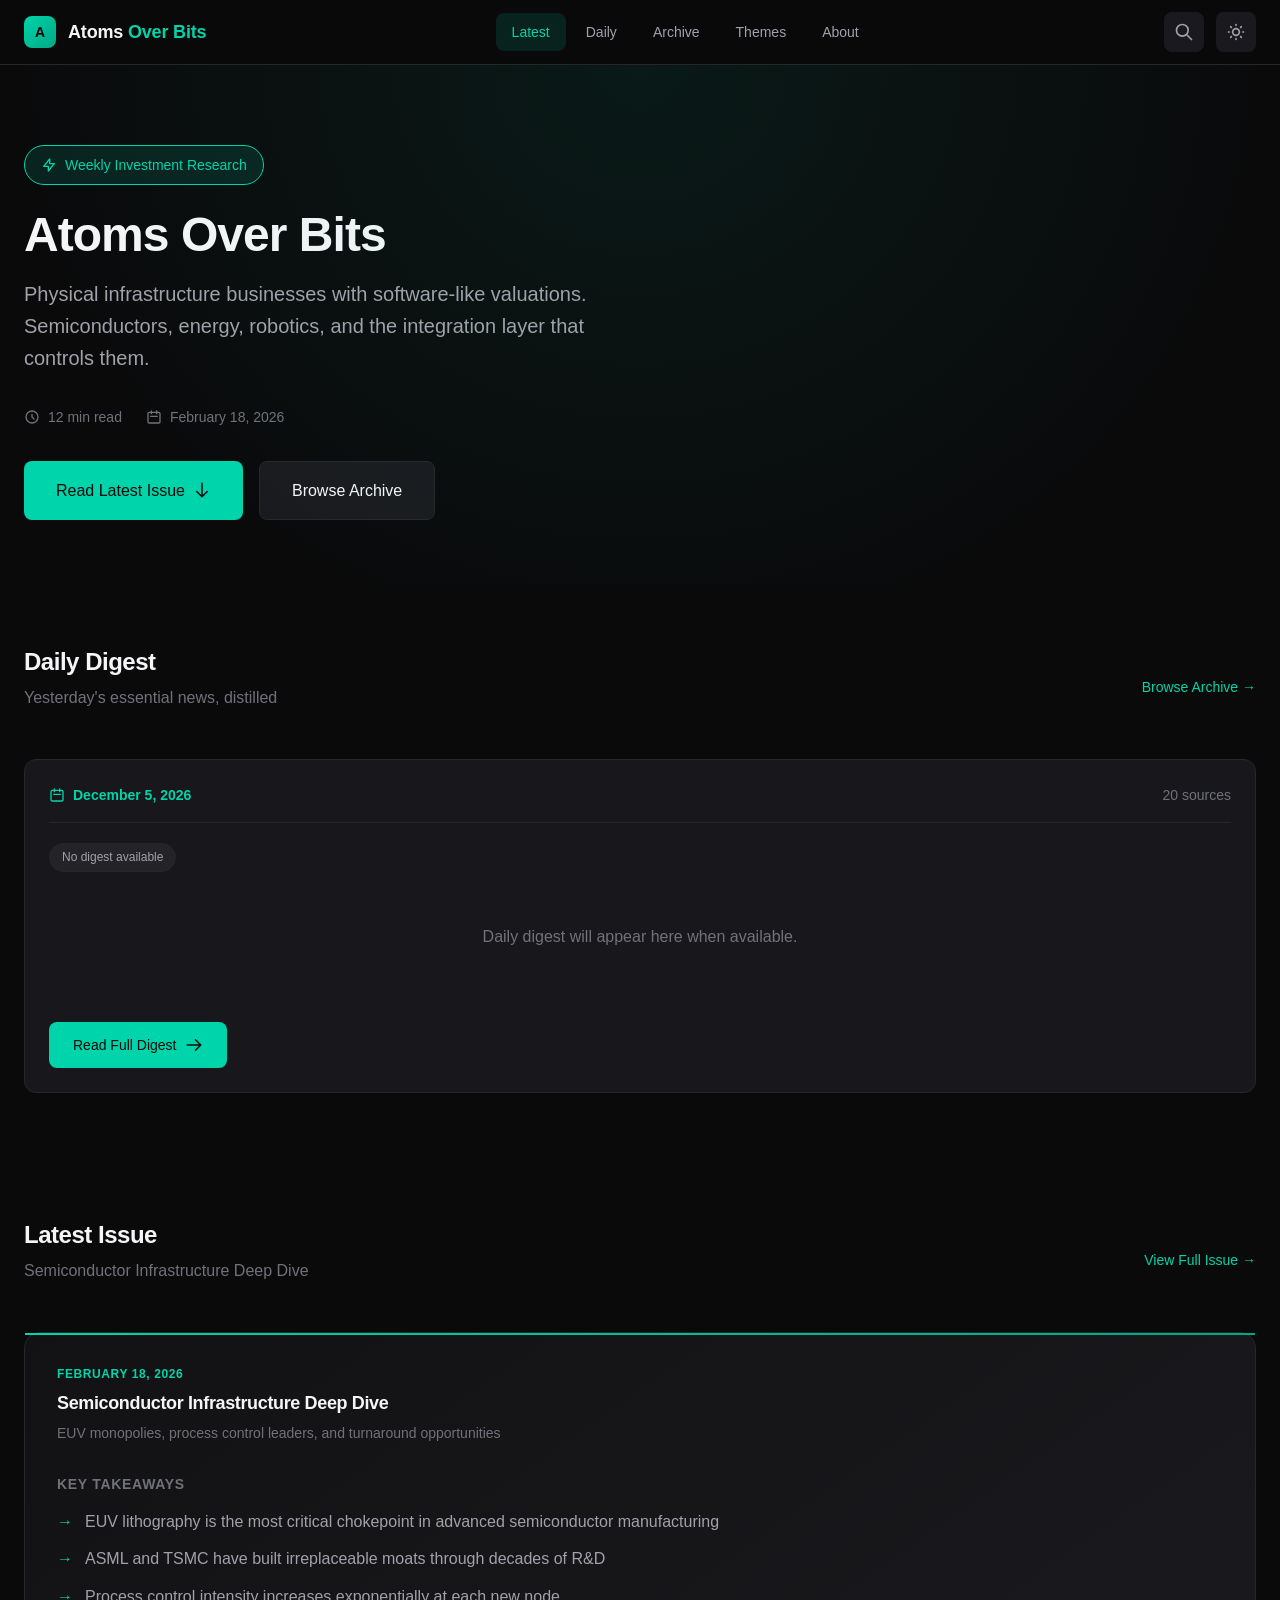
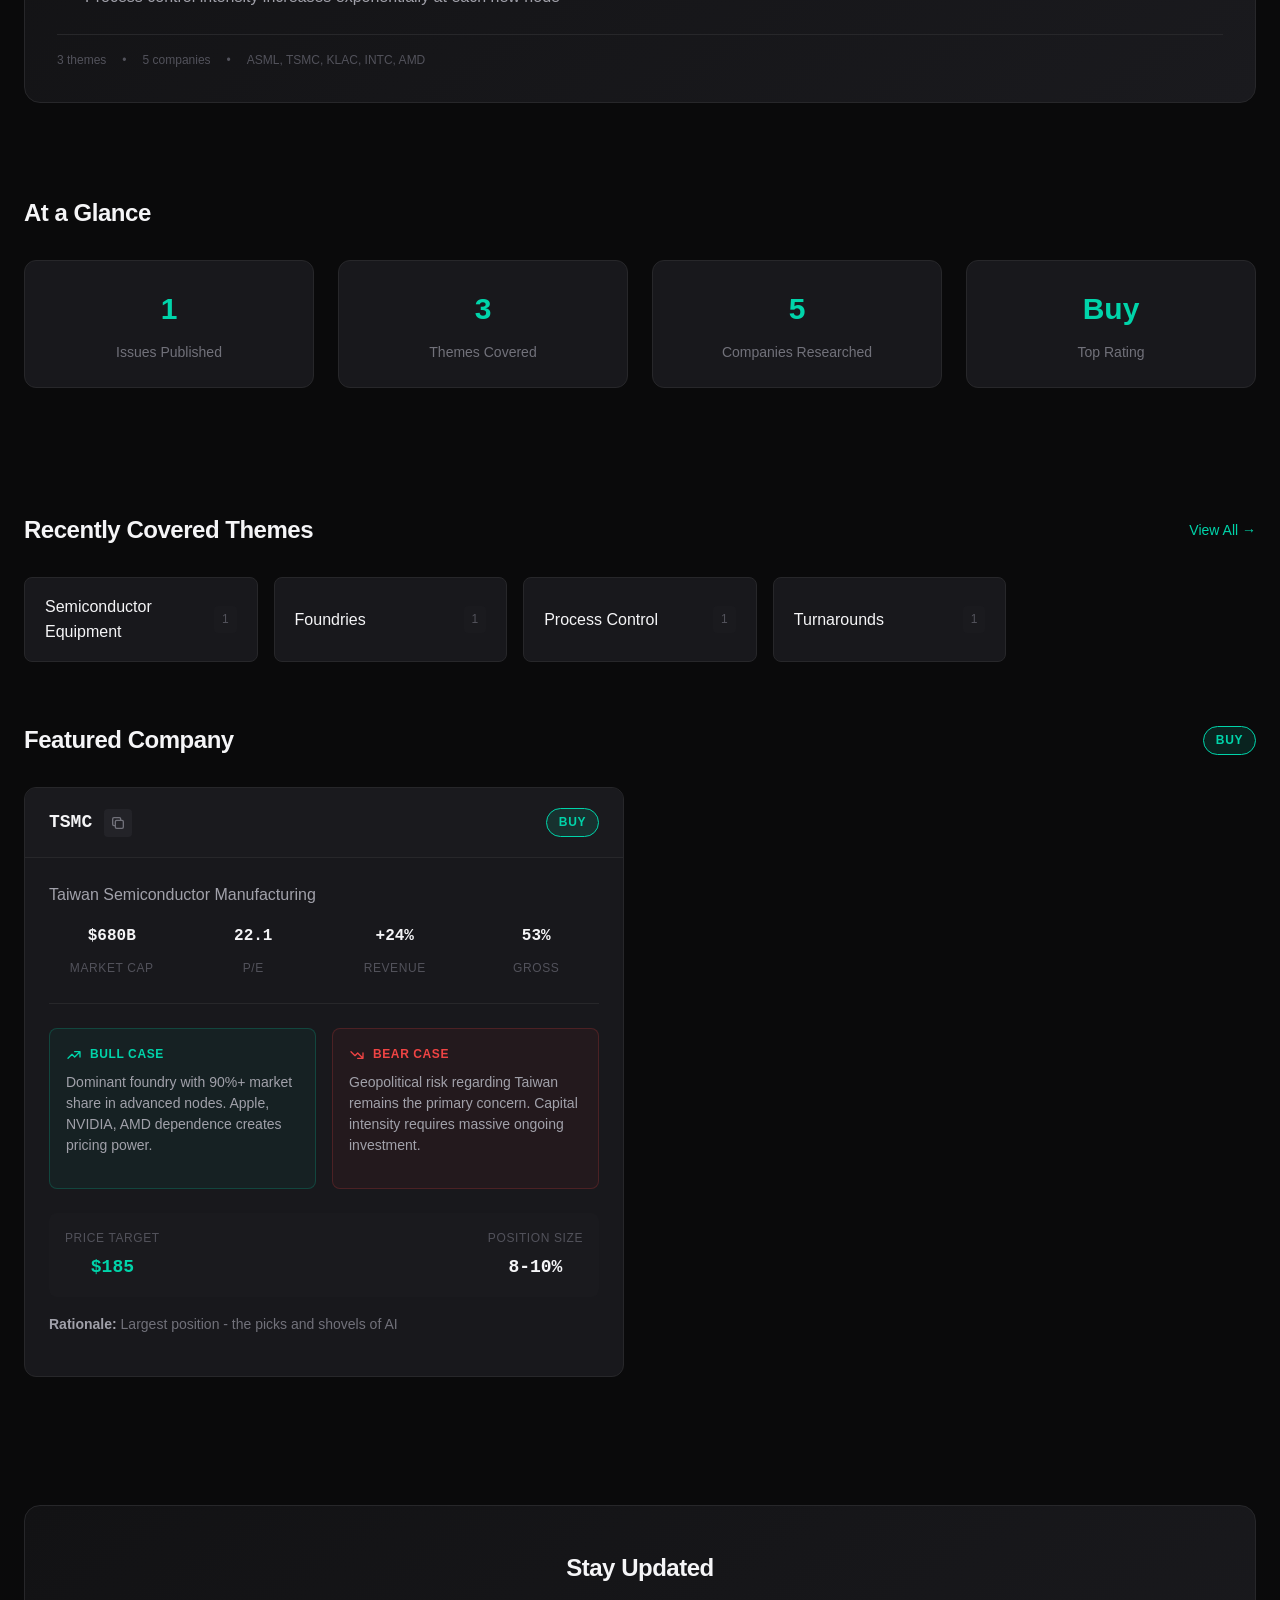
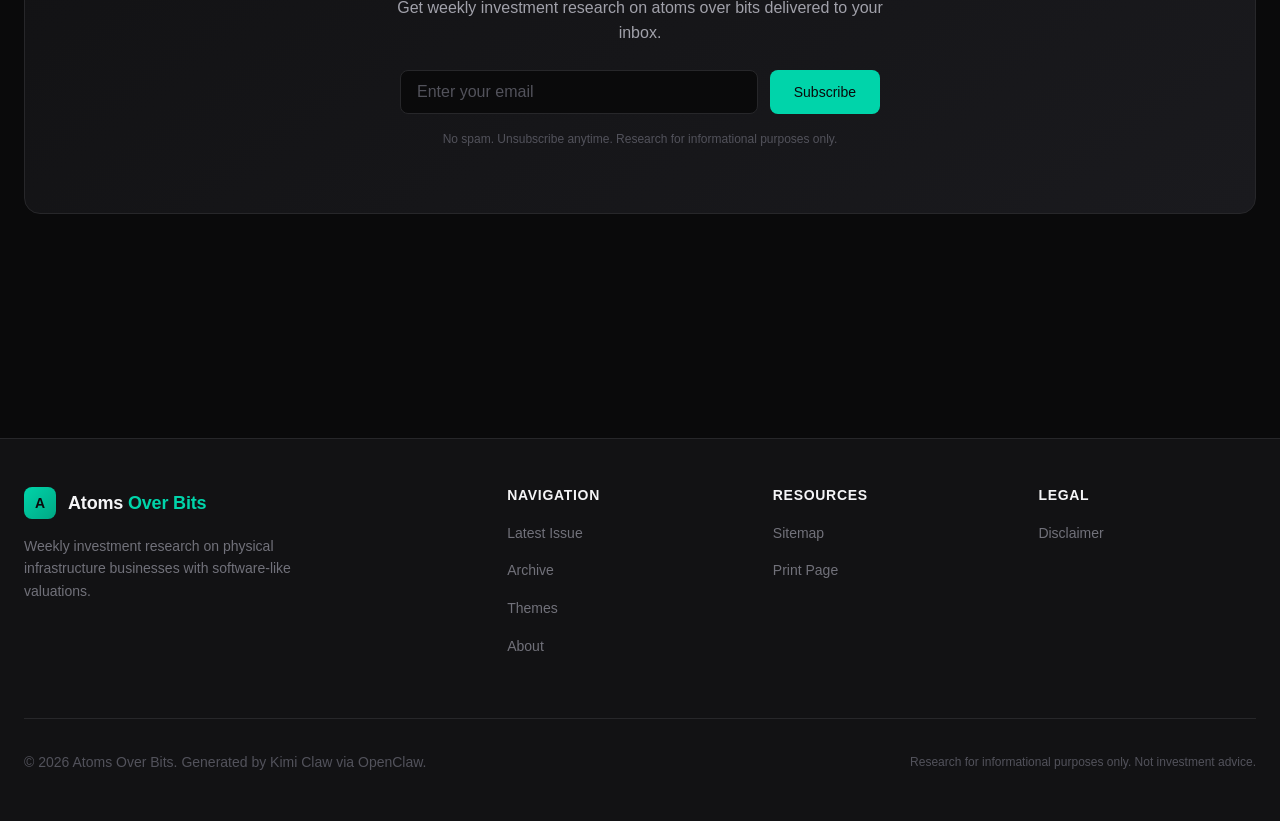
==== commit 5c2d4b47: "Add Daily Digest section with yesterday's news" ====
--- a/index.html
+++ b/index.html
@@ -36,6 +36,7 @@
                 
                 <nav class="main-nav" aria-label="Main navigation">
                     <a href="index.html" class="nav-link active">Latest</a>
+                    <a href="daily.html" class="nav-link">Daily</a>
                     <a href="archive.html" class="nav-link">Archive</a>
                     <a href="themes.html" class="nav-link">Themes</a>
                     <a href="about.html" class="nav-link">About</a>
@@ -110,6 +111,50 @@
                         </svg>
                     </a>
                     <a href="archive.html" class="btn btn-secondary btn-lg">Browse Archive</a>
+                </div>
+            </div>
+        </section>
+
+        <!-- Daily Digest Section -->
+        <section id="daily-digest" class="section">
+            <div class="container">
+                <div class="section-header">
+                    <div>
+                        <h2 class="section-title">Daily Digest</h2>
+                        <p class="section-subtitle" id="digest-subtitle">Yesterday's essential news, distilled</p>
+                    </div>
+                    <a href="#" id="digest-archive-link" class="section-action">Browse Archive →</a>
+                </div>
+                
+                <div class="digest-card" id="daily-digest-card">
+                    <div class="digest-header">
+                        <div class="digest-date-badge">
+                            <svg xmlns="http://www.w3.org/2000/svg" width="16" height="16" fill="none" viewBox="0 0 24 24" stroke="currentColor">
+                                <path stroke-linecap="round" stroke-linejoin="round" stroke-width="2" d="M8 7V3m8 4V3m-9 8h10M5 21h14a2 2 0 002-2V7a2 2 0 00-2-2H5a2 2 0 00-2 2v12a2 2 0 002 2z" />
+                            </svg>
+                            <span id="digest-date">February 18, 2026</span>
+                        </div>
+                        <div class="digest-source-count">
+                            <span id="digest-sources">20 sources</span>
+                        </div>
+                    </div>
+                    
+                    <div class="digest-categories" id="digest-categories">
+                        <!-- Categories loaded via JS -->
+                    </div>
+                    
+                    <div class="digest-preview" id="digest-preview">
+                        <!-- Top stories preview loaded via JS -->
+                    </div>
+                    
+                    <div class="digest-actions">
+                        <a href="#" id="digest-full-link" class="btn btn-primary">
+                            Read Full Digest
+                            <svg xmlns="http://www.w3.org/2000/svg" width="18" height="18" fill="none" viewBox="0 0 24 24" stroke="currentColor">
+                                <path stroke-linecap="round" stroke-linejoin="round" stroke-width="2" d="M14 5l7 7m0 0l-7 7m7-7H3" />
+                            </svg>
+                        </a>
+                    </div>
                 </div>
             </div>
         </section>
@@ -374,7 +419,129 @@
             } catch (error) {
                 console.error('Error loading stats:', error);
             }
+            
+            // Load daily digest
+            await loadDailyDigest();
         });
+        
+        // Daily Digest Loader
+        async function loadDailyDigest() {
+            try {
+                // Get yesterday's date
+                const yesterday = new Date();
+                yesterday.setDate(yesterday.getDate() - 1);
+                const dateStr = yesterday.toISOString().split('T')[0];
+                const formattedDate = yesterday.toLocaleDateString('en-US', { 
+                    month: 'long', 
+                    day: 'numeric', 
+                    year: 'numeric' 
+                });
+                
+                // Update date display
+                const dateEl = document.getElementById('digest-date');
+                if (dateEl) dateEl.textContent = formattedDate;
+                
+                // Try to load the digest file
+                const digestFile = `daily-digest-${dateStr}.md`;
+                const response = await fetch(digestFile);
+                
+                if (!response.ok) {
+                    // Try current date if yesterday doesn't exist
+                    const today = new Date().toISOString().split('T')[0];
+                    const todayResponse = await fetch(`daily-digest-${today}.md`);
+                    if (todayResponse.ok) {
+                        const content = await todayResponse.text();
+                        parseAndDisplayDigest(content);
+                        document.getElementById('digest-date').textContent = new Date().toLocaleDateString('en-US', { 
+                            month: 'long', 
+                            day: 'numeric', 
+                            year: 'numeric' 
+                        });
+                    } else {
+                        // Show fallback message
+                        showDigestFallback();
+                    }
+                } else {
+                    const content = await response.text();
+                    parseAndDisplayDigest(content);
+                }
+            } catch (error) {
+                console.error('Error loading daily digest:', error);
+                showDigestFallback();
+            }
+        }
+        
+        function parseAndDisplayDigest(content) {
+            // Extract categories
+            const categories = [];
+            const categoryRegex = /##\s+([^\n]+)/g;
+            let match;
+            while ((match = categoryRegex.exec(content)) !== null) {
+                const cat = match[1].trim();
+                if (cat !== 'TABLE OF CONTENTS') {
+                    categories.push(cat);
+                }
+            }
+            
+            // Display categories
+            const categoriesEl = document.getElementById('digest-categories');
+            if (categoriesEl) {
+                categoriesEl.innerHTML = categories.slice(0, 8).map(cat => 
+                    `<span class="digest-category">${cat}</span>`
+                ).join('');
+            }
+            
+            // Extract top stories (first 3)
+            const stories = [];
+            const storyRegex = /###\s+([^\n]+)\n+\*\*Source:\*\*\s+([^\n]+)\n+\*\*URL:\*\*\s+[^\n]+\n+\*\*Summary:\*\*\s+([^\n]+)/g;
+            let storyMatch;
+            while ((storyMatch = storyRegex.exec(content)) !== null && stories.length < 3) {
+                stories.push({
+                    title: storyMatch[1].trim(),
+                    source: storyMatch[2].trim(),
+                    summary: storyMatch[3].trim()
+                });
+            }
+            
+            // Display stories
+            const previewEl = document.getElementById('digest-preview');
+            if (previewEl && stories.length > 0) {
+                previewEl.innerHTML = stories.map(story => `
+                    <div class="digest-story">
+                        <div class="digest-story-header">
+                            <span class="digest-story-source">${escapeHtml(story.source)}</span>
+                        </div>
+                        <h4 class="digest-story-title">${escapeHtml(story.title)}</h4>
+                        <p class="digest-story-summary">${escapeHtml(story.summary)}</p>
+                    </div>
+                `).join('');
+            }
+            
+            // Update source count
+            const sourceMatch = content.match(/Compiled from (\d+) sources/);
+            if (sourceMatch) {
+                const sourcesEl = document.getElementById('digest-sources');
+                if (sourcesEl) sourcesEl.textContent = `${sourceMatch[1]} sources`;
+            }
+        }
+        
+        function showDigestFallback() {
+            const categoriesEl = document.getElementById('digest-categories');
+            const previewEl = document.getElementById('digest-preview');
+            
+            if (categoriesEl) {
+                categoriesEl.innerHTML = '<span class="digest-category">No digest available</span>';
+            }
+            if (previewEl) {
+                previewEl.innerHTML = '<p style="color: var(--text-tertiary); text-align: center; padding: var(--space-8);">Daily digest will appear here when available.</p>';
+            }
+        }
+        
+        function escapeHtml(text) {
+            const div = document.createElement('div');
+            div.textContent = text;
+            return div.innerHTML;
+        }
     </script>
 </body>
 </html>
--- a/css/style.css
+++ b/css/style.css
@@ -1888,6 +1888,153 @@
 }
 
 /* --------------------------------------------------------------------------
+   Daily Digest Section
+   -------------------------------------------------------------------------- */
+.digest-card {
+  background: var(--bg-card);
+  border: 1px solid var(--border-primary);
+  border-radius: var(--radius-lg);
+  padding: var(--space-6);
+  transition: border-color var(--transition-base), box-shadow var(--transition-base);
+}
+
+.digest-card:hover {
+  border-color: var(--border-secondary);
+  box-shadow: var(--shadow-md);
+}
+
+.digest-header {
+  display: flex;
+  justify-content: space-between;
+  align-items: center;
+  flex-wrap: wrap;
+  gap: var(--space-3);
+  padding-bottom: var(--space-4);
+  border-bottom: 1px solid var(--border-primary);
+  margin-bottom: var(--space-5);
+}
+
+.digest-date-badge {
+  display: flex;
+  align-items: center;
+  gap: var(--space-2);
+  color: var(--accent-primary);
+  font-size: var(--text-sm);
+  font-weight: 600;
+}
+
+.digest-date-badge svg {
+  stroke: var(--accent-primary);
+}
+
+.digest-source-count {
+  font-size: var(--text-sm);
+  color: var(--text-tertiary);
+}
+
+.digest-categories {
+  display: flex;
+  flex-wrap: wrap;
+  gap: var(--space-2);
+  margin-bottom: var(--space-5);
+}
+
+.digest-category {
+  display: inline-flex;
+  align-items: center;
+  gap: var(--space-1);
+  padding: var(--space-1) var(--space-3);
+  background: var(--bg-elevated);
+  border: 1px solid var(--border-primary);
+  border-radius: var(--radius-full);
+  font-size: var(--text-xs);
+  font-weight: 500;
+  color: var(--text-secondary);
+  transition: all var(--transition-fast);
+}
+
+.digest-category:hover {
+  border-color: var(--accent-primary);
+  color: var(--accent-primary);
+}
+
+.digest-category-count {
+  color: var(--text-tertiary);
+}
+
+.digest-preview {
+  display: flex;
+  flex-direction: column;
+  gap: var(--space-4);
+  margin-bottom: var(--space-6);
+}
+
+.digest-story {
+  padding: var(--space-4);
+  background: var(--bg-elevated);
+  border-radius: var(--radius-md);
+  border-left: 3px solid var(--accent-primary);
+}
+
+.digest-story-header {
+  display: flex;
+  align-items: center;
+  gap: var(--space-2);
+  margin-bottom: var(--space-2);
+}
+
+.digest-story-category {
+  font-size: var(--text-xs);
+  font-weight: 600;
+  text-transform: uppercase;
+  letter-spacing: 0.05em;
+  color: var(--accent-primary);
+}
+
+.digest-story-source {
+  font-size: var(--text-xs);
+  color: var(--text-tertiary);
+}
+
+.digest-story-title {
+  font-size: var(--text-base);
+  font-weight: 600;
+  color: var(--text-primary);
+  margin-bottom: var(--space-2);
+  line-height: 1.4;
+}
+
+.digest-story-summary {
+  font-size: var(--text-sm);
+  color: var(--text-secondary);
+  line-height: 1.6;
+  display: -webkit-box;
+  -webkit-line-clamp: 2;
+  -webkit-box-orient: vertical;
+  overflow: hidden;
+}
+
+.digest-actions {
+  display: flex;
+  justify-content: flex-start;
+}
+
+@media (max-width: 640px) {
+  .digest-card {
+    padding: var(--space-4);
+  }
+  
+  .digest-header {
+    flex-direction: column;
+    align-items: flex-start;
+  }
+  
+  .digest-story {
+    padding: var(--space-3);
+  }
+}
+
+/* --------------------------------------------------------------------------
    Print Styles
    -------------------------------------------------------------------------- */
 @media print {
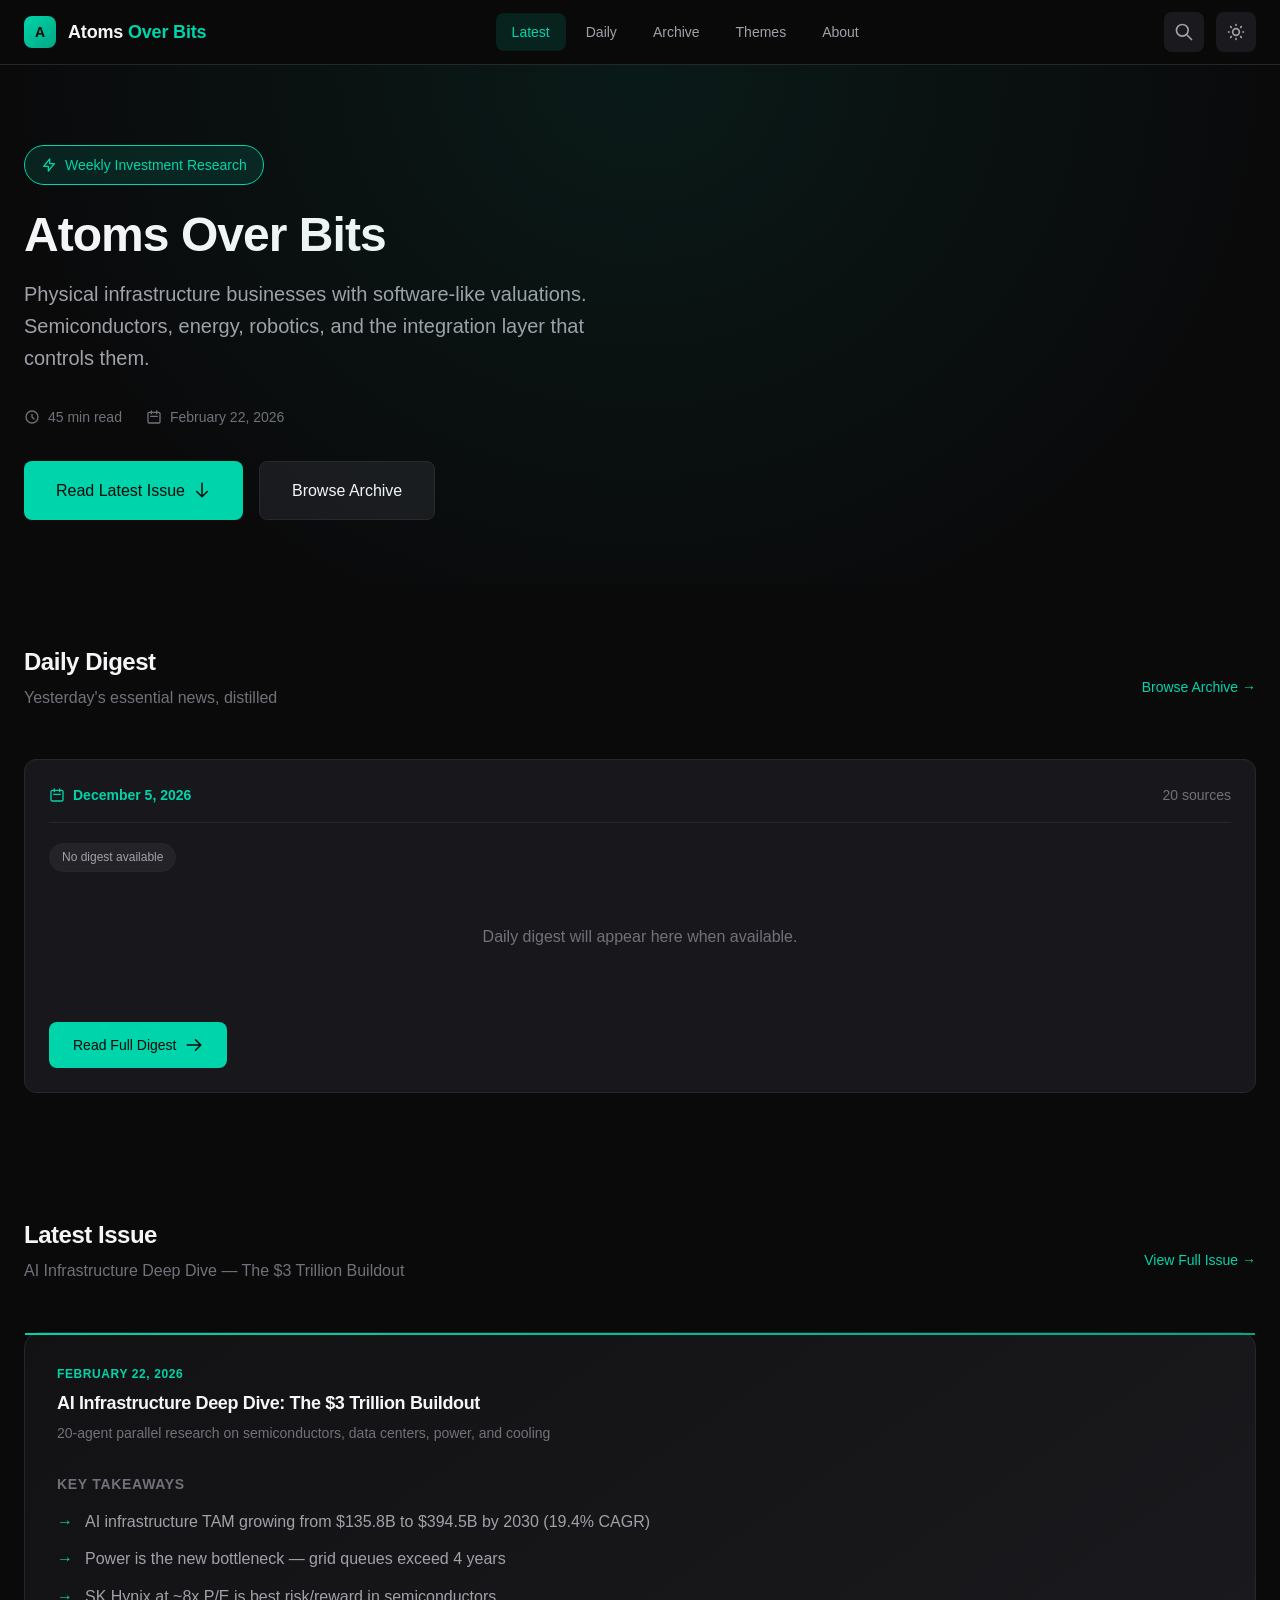
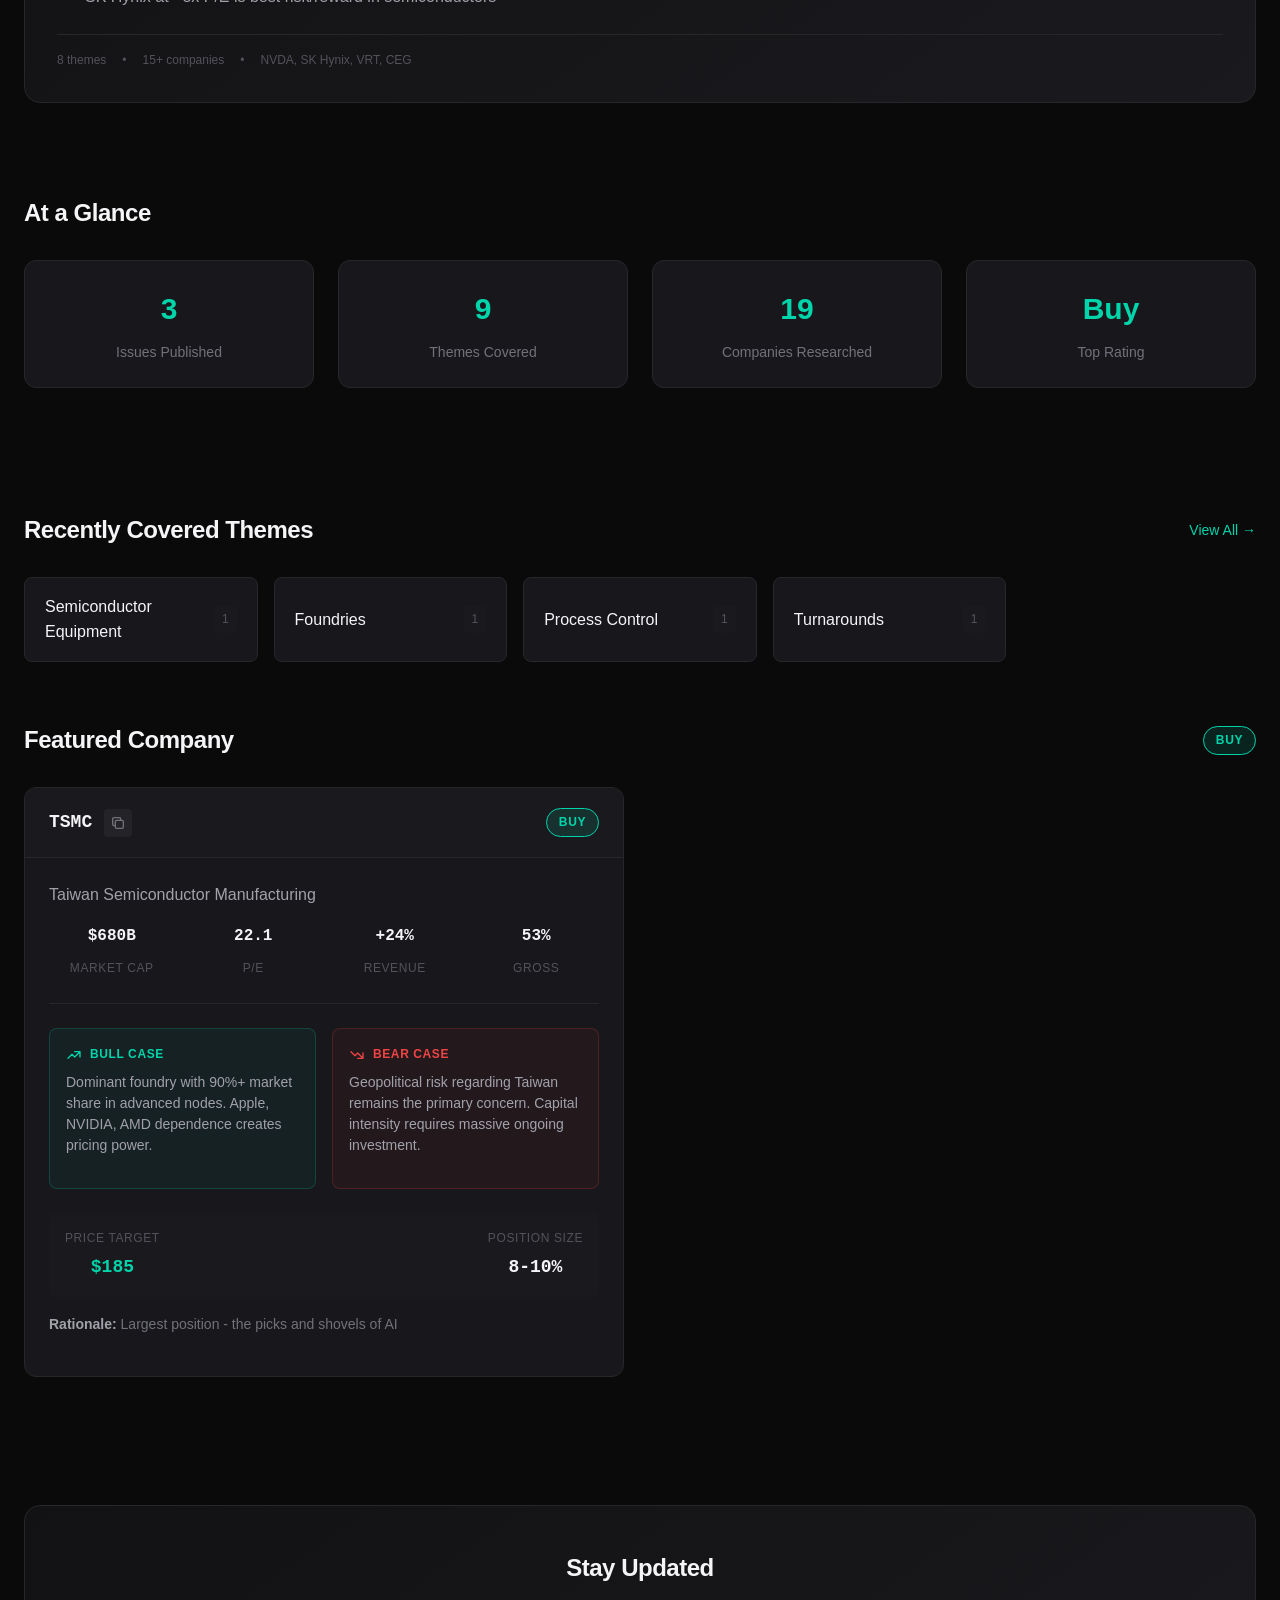
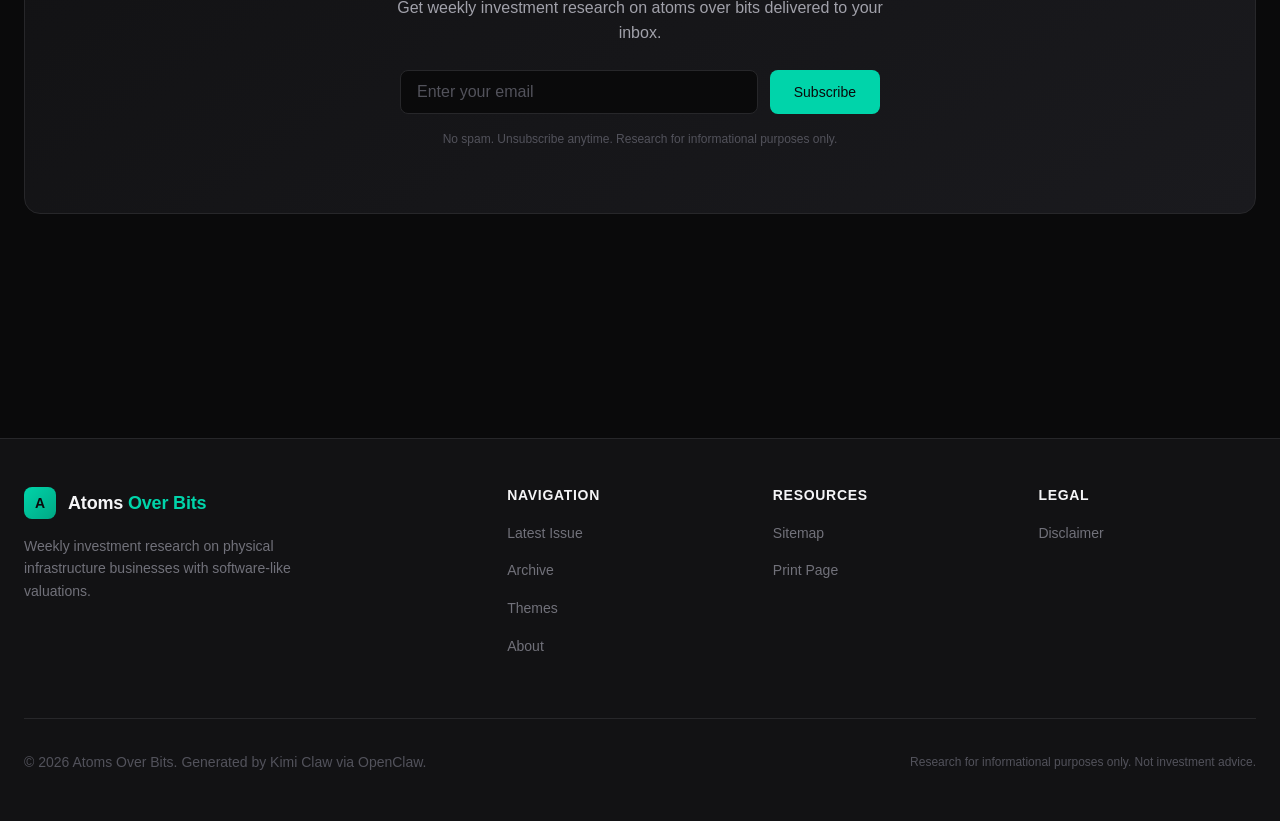
==== commit 45c67735: "Add AI Infrastructure Deep Dive report - 20-agent research analysis" ====
--- a/index.html
+++ b/index.html
@@ -94,17 +94,17 @@
                         <svg xmlns="http://www.w3.org/2000/svg" width="16" height="16" fill="none" viewBox="0 0 24 24" stroke="currentColor">
                             <path stroke-linecap="round" stroke-linejoin="round" stroke-width="2" d="M12 8v4l3 3m6-3a9 9 0 11-18 0 9 9 0 0118 0z" />
                         </svg>
-                        <span id="hero-reading-time">12 min read</span>
+                        <span id="hero-reading-time">45 min read</span>
                     </span>
                     <span class="hero-meta-item">
                         <svg xmlns="http://www.w3.org/2000/svg" width="16" height="16" fill="none" viewBox="0 0 24 24" stroke="currentColor">
                             <path stroke-linecap="round" stroke-linejoin="round" stroke-width="2" d="M8 7V3m8 4V3m-9 8h10M5 21h14a2 2 0 002-2V7a2 2 0 00-2-2H5a2 2 0 00-2 2v12a2 2 0 002 2z" />
                         </svg>
-                        <span id="hero-date">February 18, 2026</span>
+                        <span id="hero-date">February 22, 2026</span>
                     </span>
                 </div>
                 <div class="hero-actions">
-                    <a href="#latest-issue" class="btn btn-primary btn-lg">
+                    <a href="issues/2026-02-22-ai-infrastructure-deep-dive.html" class="btn btn-primary btn-lg">
                         Read Latest Issue
                         <svg xmlns="http://www.w3.org/2000/svg" width="18" height="18" fill="none" viewBox="0 0 24 24" stroke="currentColor">
                             <path stroke-linecap="round" stroke-linejoin="round" stroke-width="2" d="M19 14l-7 7m0 0l-7-7m7 7V3" />
@@ -165,18 +165,18 @@
                 <div class="section-header">
                     <div>
                         <h2 class="section-title">Latest Issue</h2>
-                        <p class="section-subtitle" id="latest-subtitle">Semiconductor Infrastructure Deep Dive</p>
-                    </div>
-                    <a href="issues/2026-02-18.html" class="section-action">View Full Issue →</a>
+                        <p class="section-subtitle" id="latest-subtitle">AI Infrastructure Deep Dive — The $3 Trillion Buildout</p>
+                    </div>
+                    <a href="issues/2026-02-22-ai-infrastructure-deep-dive.html" class="section-action">View Full Issue →</a>
                 </div>
                 
                 <div class="issue-card-featured" id="latest-issue-card">
                     <div class="issue-preview">
                         <div class="issue-preview-header">
                             <div>
-                                <div class="issue-preview-date">February 18, 2026</div>
-                                <h3 class="issue-preview-title">Semiconductor Infrastructure Deep Dive</h3>
-                                <p class="issue-preview-subtitle">EUV monopolies, process control leaders, and turnaround opportunities</p>
+                                <div class="issue-preview-date">February 22, 2026</div>
+                                <h3 class="issue-preview-title">AI Infrastructure Deep Dive: The $3 Trillion Buildout</h3>
+                                <p class="issue-preview-subtitle">20-agent parallel research on semiconductors, data centers, power, and cooling</p>
                             </div>
                         </div>
                         
@@ -185,25 +185,25 @@
                             <ul id="latest-takeaways" style="list-style: none; display: flex; flex-direction: column; gap: var(--space-3);">
                                 <li style="display: flex; align-items: flex-start; gap: var(--space-3); color: var(--text-secondary);">
                                     <span style="color: var(--accent-primary);">→</span>
-                                    <span>EUV lithography is the most critical chokepoint in advanced semiconductor manufacturing</span>
+                                    <span>AI infrastructure TAM growing from $135.8B to $394.5B by 2030 (19.4% CAGR)</span>
                                 </li>
                                 <li style="display: flex; align-items: flex-start; gap: var(--space-3); color: var(--text-secondary);">
                                     <span style="color: var(--accent-primary);">→</span>
-                                    <span>ASML and TSMC have built irreplaceable moats through decades of R&D</span>
+                                    <span>Power is the new bottleneck — grid queues exceed 4 years</span>
                                 </li>
                                 <li style="display: flex; align-items: flex-start; gap: var(--space-3); color: var(--text-secondary);">
                                     <span style="color: var(--accent-primary);">→</span>
-                                    <span>Process control intensity increases exponentially at each new node</span>
+                                    <span>SK Hynix at ~8x P/E is best risk/reward in semiconductors</span>
                                 </li>
                             </ul>
                         </div>
                         
                         <div class="issue-preview-meta">
-                            <span>3 themes</span>
+                            <span>8 themes</span>
                             <span>•</span>
-                            <span>5 companies</span>
+                            <span>15+ companies</span>
                             <span>•</span>
-                            <span>ASML, TSMC, KLAC, INTC, AMD</span>
+                            <span>NVDA, SK Hynix, VRT, CEG</span>
                         </div>
                     </div>
                 </div>
--- a/css/style.css
+++ b/css/style.css
@@ -1890,6 +1890,160 @@
 /* --------------------------------------------------------------------------
    Daily Digest Section
    -------------------------------------------------------------------------- */
+
+/* Full digest content rendered from markdown */
+.digest-full-content {
+  max-width: var(--content-width);
+  margin: 0 auto;
+}
+
+.digest-full-content h1 {
+  font-size: var(--text-3xl);
+  font-weight: 700;
+  color: var(--text-primary);
+  margin-bottom: var(--space-6);
+  padding-bottom: var(--space-4);
+  border-bottom: 1px solid var(--border-primary);
+}
+
+.digest-full-content h2 {
+  font-size: var(--text-2xl);
+  font-weight: 600;
+  color: var(--text-primary);
+  margin-top: var(--space-12);
+  margin-bottom: var(--space-4);
+  padding-bottom: var(--space-2);
+  border-bottom: 1px solid var(--border-primary);
+}
+
+.digest-full-content h3 {
+  font-size: var(--text-xl);
+  font-weight: 600;
+  color: var(--text-primary);
+  margin-top: var(--space-8);
+  margin-bottom: var(--space-3);
+}
+
+.digest-full-content p {
+  font-size: var(--text-base);
+  line-height: 1.7;
+  color: var(--text-secondary);
+  margin-bottom: var(--space-4);
+}
+
+.digest-full-content a {
+  color: var(--accent-primary);
+  text-decoration: none;
+  border-bottom: 1px solid transparent;
+  transition: border-color var(--transition-fast);
+}
+
+.digest-full-content a:hover {
+  border-bottom-color: var(--accent-primary);
+}
+
+.digest-full-content ul {
+  margin-bottom: var(--space-4);
+  padding-left: var(--space-6);
+}
+
+.digest-full-content li {
+  font-size: var(--text-base);
+  line-height: 1.7;
+  color: var(--text-secondary);
+  margin-bottom: var(--space-2);
+}
+
+.digest-full-content li::marker {
+  color: var(--accent-primary);
+}
+
+.digest-full-content strong {
+  color: var(--text-primary);
+  font-weight: 600;
+}
+
+.digest-full-content em {
+  color: var(--text-tertiary);
+  font-style: italic;
+}
+
+.digest-full-content code {
+  font-family: var(--font-mono);
+  font-size: var(--text-sm);
+  background: var(--bg-elevated);
+  padding: var(--space-1) var(--space-2);
+  border-radius: var(--radius-sm);
+  color: var(--accent-primary);
+}
+
+.digest-full-content hr {
+  border: none;
+  border-top: 1px solid var(--border-primary);
+  margin: var(--space-8) 0;
+}
+
+/* Table of Contents styling */
+.digest-full-content h2:first-of-type + ul,
+.digest-full-content h1 + ul {
+  background: var(--bg-card);
+  padding: var(--space-6) var(--space-8);
+  border-radius: var(--radius-lg);
+  border: 1px solid var(--border-primary);
+  margin-bottom: var(--space-8);
+}
+
+.digest-full-content h2:first-of-type + ul li,
+.digest-full-content h1 + ul li {
+  margin-bottom: var(--space-2);
+}
+
+.digest-full-content h2:first-of-type + ul li a,
+.digest-full-content h1 + ul li a {
+  color: var(--text-secondary);
+}
+
+.digest-full-content h2:first-of-type + ul li a:hover,
+.digest-full-content h1 + ul li a:hover {
+  color: var(--accent-primary);
+}
+
+/* Story/article sections */
+.digest-full-content h3 {
+  position: relative;
+  padding-left: var(--space-4);
+}
+
+.digest-full-content h3::before {
+  content: '';
+  position: absolute;
+  left: 0;
+  top: 50%;
+  transform: translateY(-50%);
+  width: 3px;
+  height: 24px;
+  background: var(--accent-primary);
+  border-radius: 2px;
+}
+
+@media (max-width: 640px) {
+  .digest-full-content {
+    padding: 0 var(--space-4);
+  }
+  
+  .digest-full-content h1 {
+    font-size: var(--text-2xl);
+  }
+  
+  .digest-full-content h2 {
+    font-size: var(--text-xl);
+  }
+  
+  .digest-full-content h3 {
+    font-size: var(--text-lg);
+  }
+}
+
 .digest-card {
   background: var(--bg-card);
   border: 1px solid var(--border-primary);
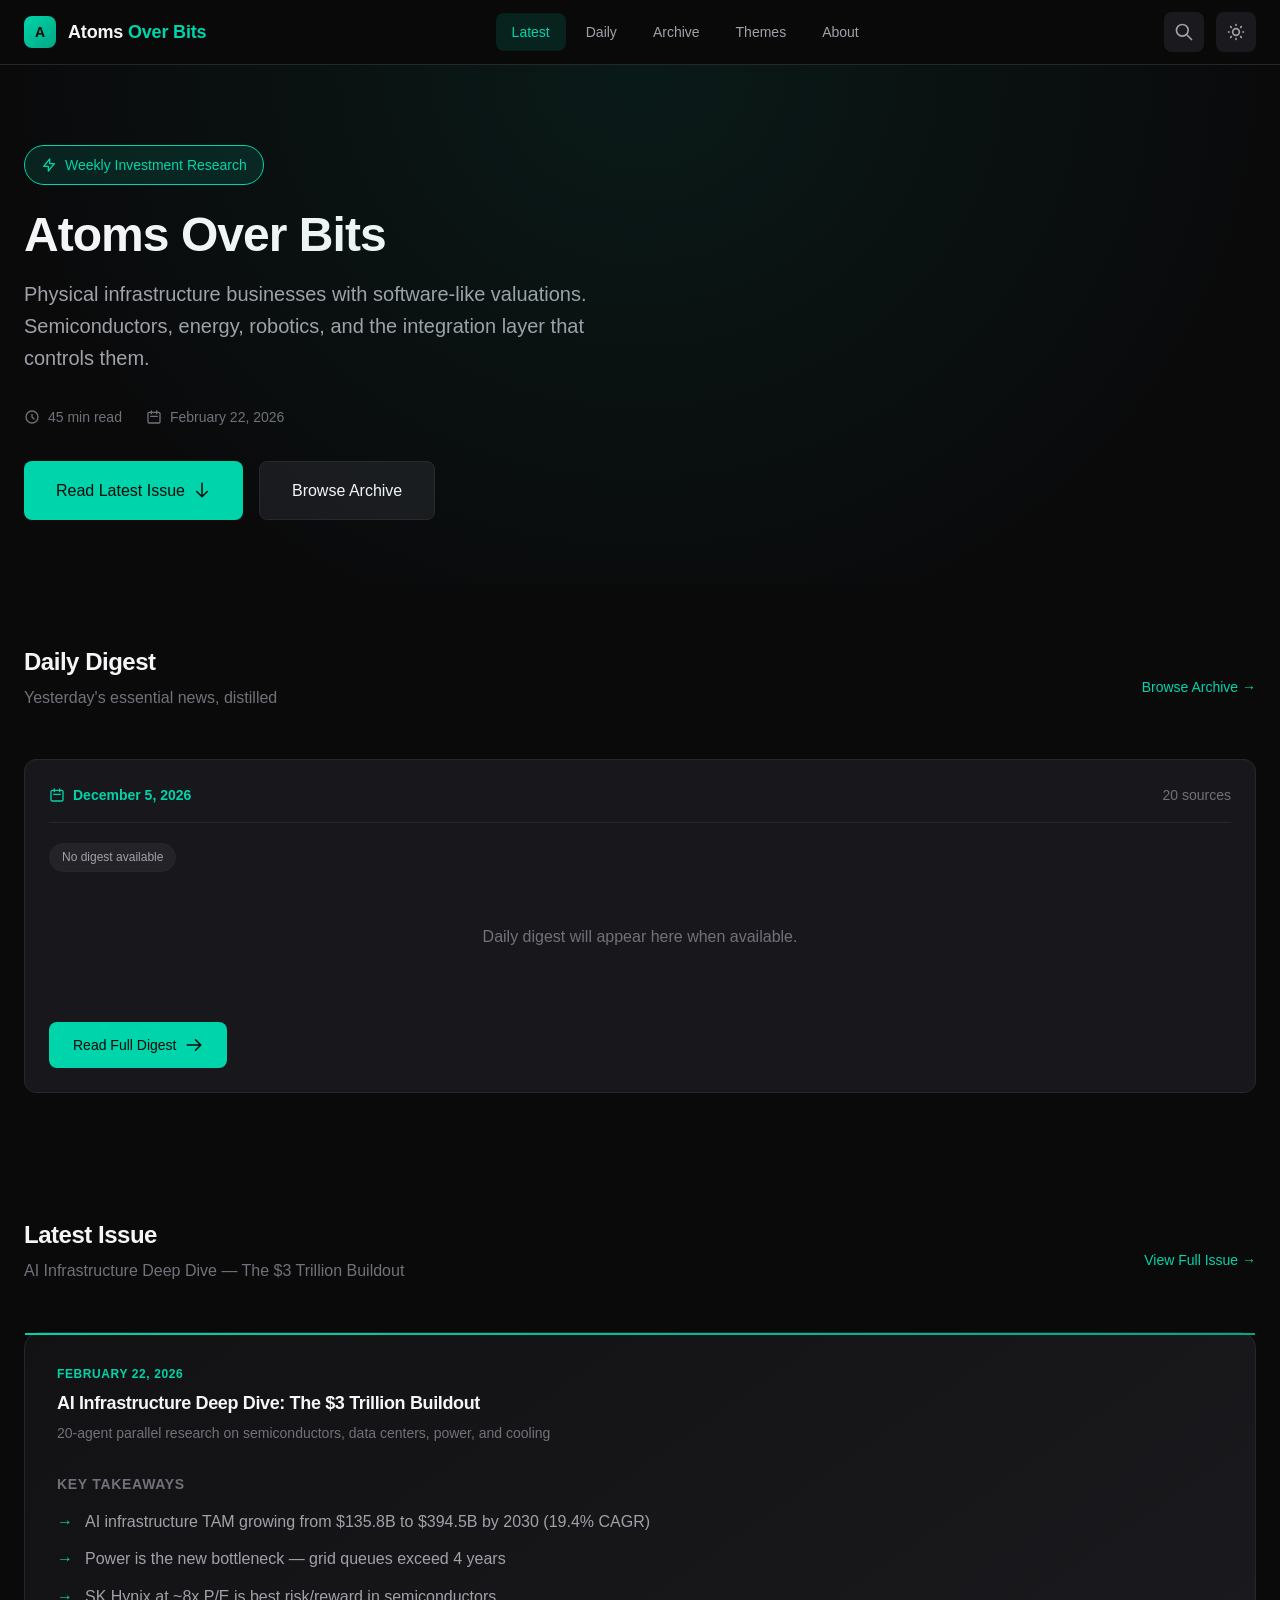
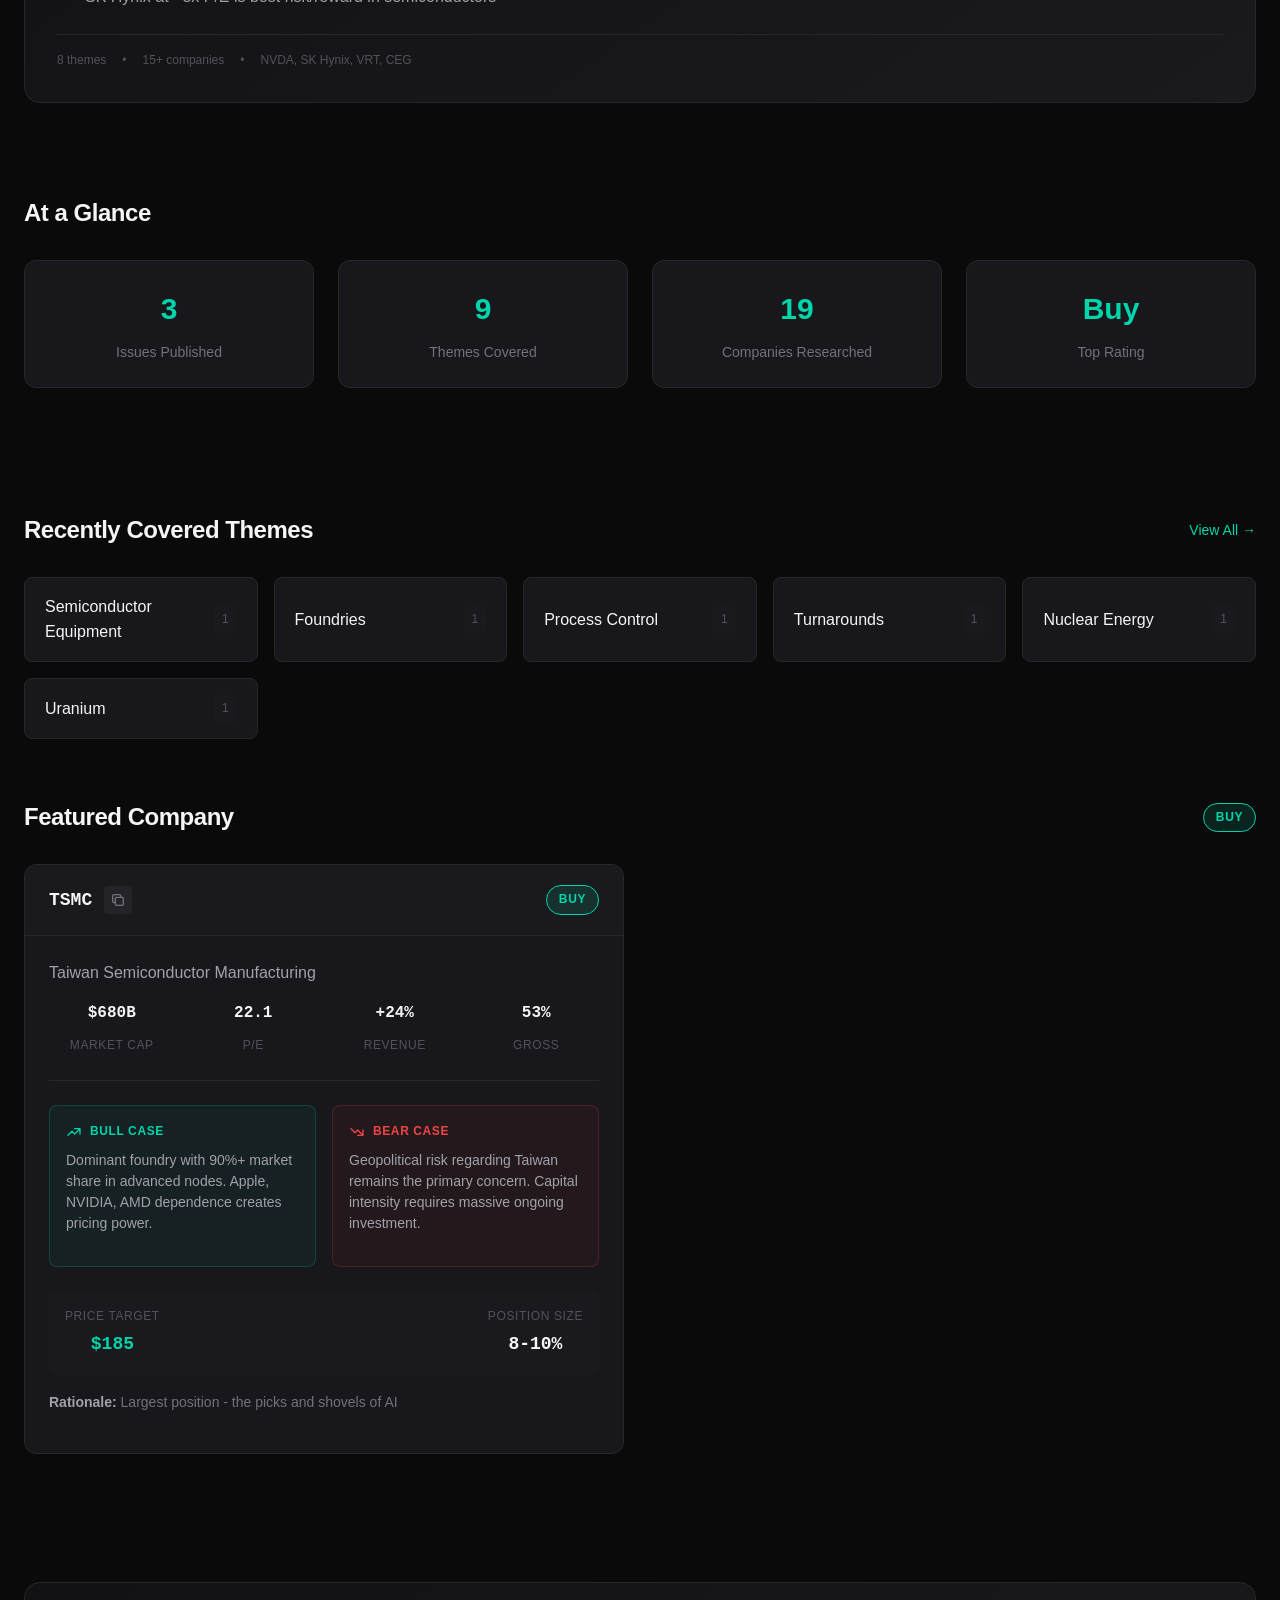
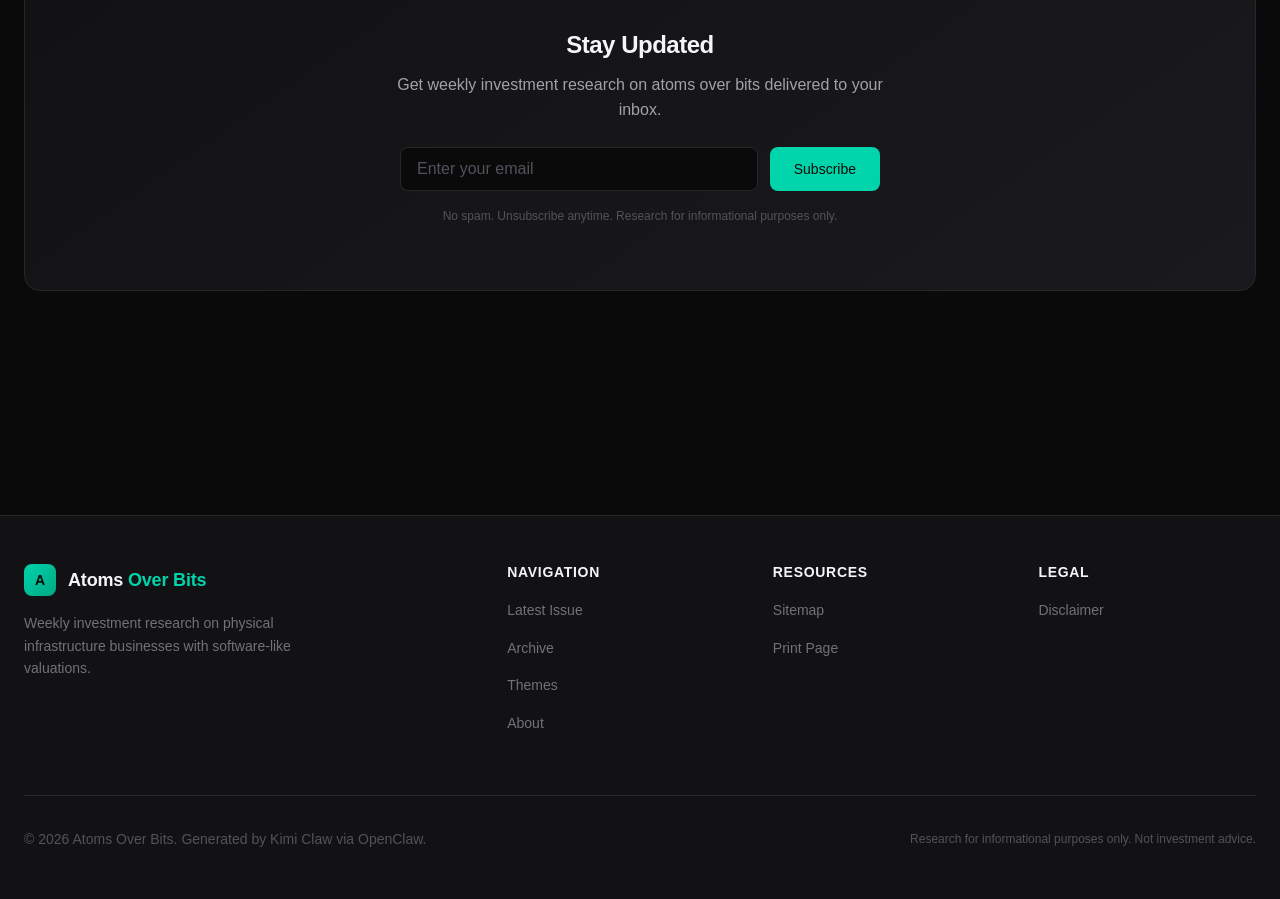
==== commit 62c4412d: "Add June 12 daily digest" ====
--- a/index.html
+++ b/index.html
@@ -474,11 +474,11 @@
         function parseAndDisplayDigest(content) {
             // Extract categories
             const categories = [];
-            const categoryRegex = /##\s+([^\n]+)/g;
+            const categoryRegex = /^##\s+([^\n]+)/gm;
             let match;
             while ((match = categoryRegex.exec(content)) !== null) {
                 const cat = match[1].trim();
-                if (cat !== 'TABLE OF CONTENTS') {
+                if (cat.toLowerCase() !== 'table of contents') {
                     categories.push(cat);
                 }
             }
@@ -493,7 +493,7 @@
             
             // Extract top stories (first 3)
             const stories = [];
-            const storyRegex = /###\s+([^\n]+)\n+\*\*Source:\*\*\s+([^\n]+)\n+\*\*URL:\*\*\s+[^\n]+\n+\*\*Summary:\*\*\s+([^\n]+)/g;
+            const storyRegex = /###\s+([^\n]+)\n+[-*]?\s*\*\*Source:\*\*\s+([^\n]+)\n+[-*]?\s*\*\*URL:\*\*\s+[^\n]+\n+[-*]?\s*\*\*Summary:\*\*\s+([^\n]+)/g;
             let storyMatch;
             while ((storyMatch = storyRegex.exec(content)) !== null && stories.length < 3) {
                 stories.push({
@@ -518,7 +518,7 @@
             }
             
             // Update source count
-            const sourceMatch = content.match(/Compiled from (\d+) sources/);
+            const sourceMatch = content.match(/\*\*Compiled from:\*\*\s+(\d+)/i) || content.match(/Compiled from\s+(\d+)\s+sources/i);
             if (sourceMatch) {
                 const sourcesEl = document.getElementById('digest-sources');
                 if (sourcesEl) sourcesEl.textContent = `${sourceMatch[1]} sources`;
